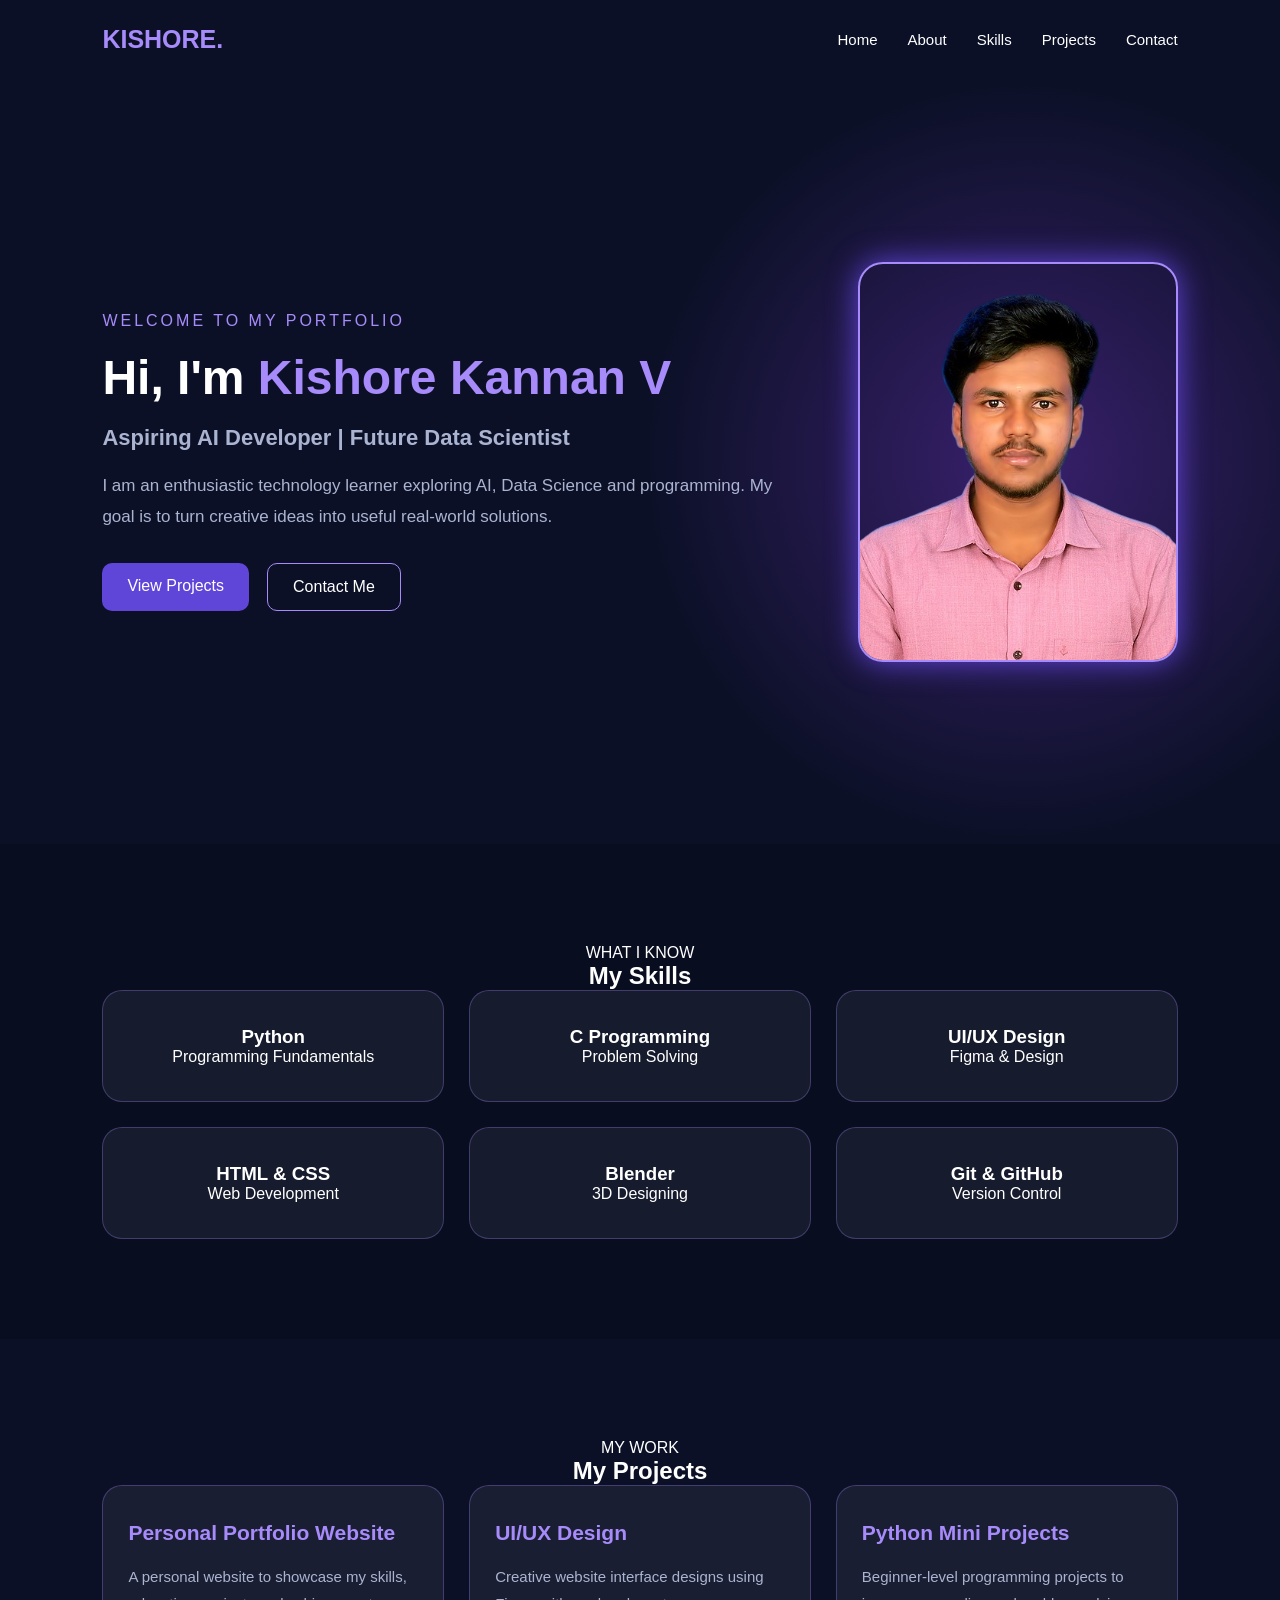
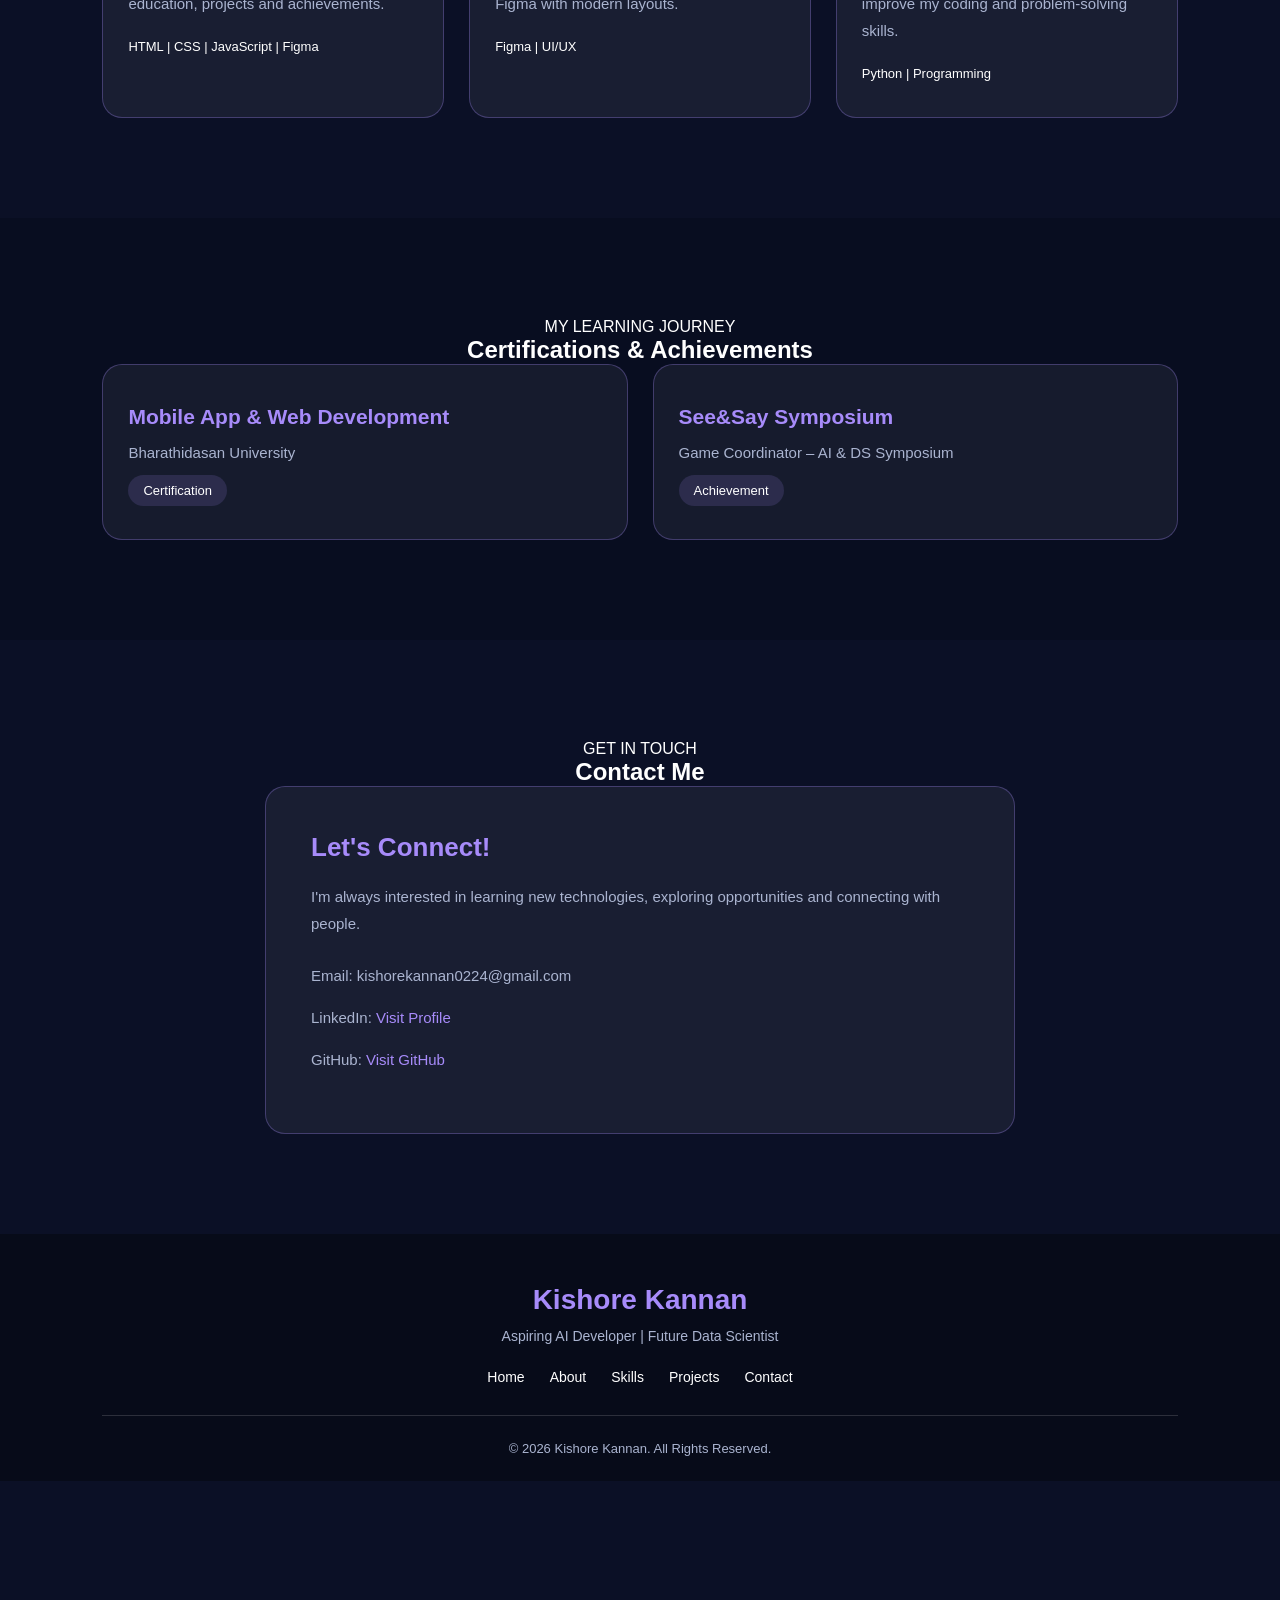
==== index.html @ 4bf7c0b9 "Upload portfolio website files" ====
<!DOCTYPE html>
<html lang="en">
<head>
    <meta charset="UTF-8">
    <meta name="viewport" content="width=device-width, initial-scale=1.0">

    <title>Kishore Kannan | Portfolio</title>

    <link rel="stylesheet" href="style.css">
</head>

<body>

    <nav class="navbar">
        <h2>KISHORE.</h2>

        <ul>
            <li><a href="#home">Home</a></li>
            <li><a href="#about">About</a></li>
            <li><a href="#skills">Skills</a></li>
            <li><a href="#projects">Projects</a></li>
            <li><a href="#contact">Contact</a></li>
        </ul>
    </nav>

    <section class="hero" id="home">

        <div class="hero-content">

            <p class="welcome">WELCOME TO MY PORTFOLIO</p>

            <h1>Hi, I'm <span>Kishore Kannan V</span></h1>

            <h2>Aspiring AI Developer | Future Data Scientist</h2>

            <p class="intro">
                I am an enthusiastic technology learner exploring
                AI, Data Science and programming. My goal is to turn
                creative ideas into useful real-world solutions.
            </p>

            <div class="buttons">
                <a href="#projects" class="btn">View Projects</a>
                <a href="#contact" class="btn secondary">Contact Me</a>
            </div>

        </div>

        <div class="hero-image">
            <img src="./images/profile.png"
                 alt="Kishore Profile">
        </div>

    </section>
    <!-- SKILLS SECTION -->
<section class="skills reveal" id="skills">

    <div class="section-heading">
        <p>WHAT I KNOW</p>
        <h2>My Skills</h2>
    </div>

    <div class="skills-content">

        <div class="skill-card">
            <h3>Python</h3>
            <p>Programming Fundamentals</p>
        </div>

        <div class="skill-card">
            <h3>C Programming</h3>
            <p>Problem Solving</p>
        </div>

        <div class="skill-card">
            <h3>UI/UX Design</h3>
            <p>Figma & Design</p>
        </div>

        <div class="skill-card">
            <h3>HTML & CSS</h3>
            <p>Web Development</p>
        </div>

        <div class="skill-card">
            <h3>Blender</h3>
            <p>3D Designing</p>
        </div>

        <div class="skill-card">
            <h3>Git & GitHub</h3>
            <p>Version Control</p>
        </div>

    </div>
</section>
<!-- PROJECTS SECTION -->
<section class="projects reveal" id="projects">

    <div class="section-heading">
        <p>MY WORK</p>
        <h2>My Projects</h2>
    </div>

    <div class="projects-content">

        <div class="project-card">
            <h3>Personal Portfolio Website</h3>
            <p>
                A personal website to showcase my skills,
                education, projects and achievements.
            </p>
            <span>HTML | CSS | JavaScript | Figma</span>
        </div>

        <div class="project-card">
            <h3>UI/UX Design</h3>
            <p>
                Creative website interface designs
                using Figma with modern layouts.
            </p>
            <span>Figma | UI/UX</span>
        </div>

        <div class="project-card">
            <h3>Python Mini Projects</h3>
            <p>
                Beginner-level programming projects
                to improve my coding and problem-solving skills.
            </p>
            <span>Python | Programming</span>
        </div>

    </div>
</section>
<!-- CERTIFICATIONS SECTION -->
<section class="certifications reveal" id="certifications">

    <div class="section-heading">
        <p>MY LEARNING JOURNEY</p>
        <h2>Certifications & Achievements</h2>
    </div>

    <div class="certifications-content">

        <div class="certificate-card">
            <h3>Mobile App & Web Development</h3>
            <p>Bharathidasan University</p>
            <span>Certification</span>
        </div>

        <div class="certificate-card">
            <h3>See&Say Symposium</h3>
            <p>Game Coordinator – AI & DS Symposium</p>
            <span>Achievement</span>
        </div>

    </div>
</section>
<!-- CONTACT SECTION -->
<section class="contact reveal" id="contact">

    <div class="section-heading">
        <p>GET IN TOUCH</p>
        <h2>Contact Me</h2>
    </div>

    <div class="contact-content">

        <div class="contact-card">
            <h3>Let's Connect!</h3>
            <p>
                I'm always interested in learning new technologies,
                exploring opportunities and connecting with people.
            </p>

            <div class="contact-info">
                <p>Email: kishorekannan0224@gmail.com</p>

                <p>
                    LinkedIn:
                    <a href="https://www.linkedin.com/in/kishore-kannan-450859444/"
                       target="_blank">Visit Profile</a>
                </p>

                <p>
                    GitHub:
                    <a href="https://github.com/kishorekannan0224-ux"
                       target="_blank">Visit GitHub</a>
                </p>
            </div>
        </div>

    </div>
</section>
<!-- FOOTER SECTION -->
<footer class="footer">

    <h2>Kishore Kannan</h2>

    <p>Aspiring AI Developer | Future Data Scientist</p>

    <div class="footer-links">
        <a href="#home">Home</a>
        <a href="#about">About</a>
        <a href="#skills">Skills</a>
        <a href="#projects">Projects</a>
        <a href="#contact">Contact</a>
    </div>

    <div class="footer-line"></div>

    <p class="copyright">
        © 2026 Kishore Kannan. All Rights Reserved.
    </p>
</footer>

<div class="cursor-glow"></div>

<script>
const glow = document.querySelector(".cursor-glow");

document.addEventListener("mousemove", (e) => {
    glow.style.left = e.clientX + "px";
    glow.style.top = e.clientY + "px";
});
</script>

<canvas id="particles"></canvas>
<script src="script.js"></script>

</body>
</html>
---- style.css ----
* {
    margin: 0;
    padding: 0;
    box-sizing: border-box;
}

html {
    scroll-behavior: smooth;
}

body {
    font-family: Arial, sans-serif;
    background: #0B1026;
    color: #FFFFFF;
}

/* NAVBAR */

.navbar {
    width: 100%;
    display: flex;
    justify-content: space-between;
    align-items: center;
    padding: 25px 8%;
}

.navbar h2 {
    color: #A78BFA;
    font-size: 25px;
}

.navbar ul {
    display: flex;
    list-style: none;
    gap: 30px;
}

.navbar a {
    text-decoration: none;
    color: white;
    font-size: 15px;
}

/* HERO SECTION */

.hero {
    min-height: 85vh;
    display: flex;
    justify-content: space-between;
    align-items: center;
    gap: 50px;
    padding: 60px 8%;
    background:
        radial-gradient(circle at 80% 50%, #39206D, transparent 35%),
        #0B1026;
}

.hero-content {
    flex: 1;
    max-width: 700px;
}

.welcome {
    color: #A78BFA;
    letter-spacing: 3px;
    margin-bottom: 20px;
}

.hero h1 {
    font-size: 48px;
    margin-bottom: 20px;
}

.hero h1 span {
    color: #A78BFA;
}

.hero h2 {
    color: #AAB4D0;
    font-size: 22px;
    margin-bottom: 20px;
}

.intro {
    color: #AAB4D0;
    font-size: 17px;
    line-height: 1.8;
}

.buttons {
    display: flex;
    gap: 18px;
    margin-top: 30px;
}

.btn {
    padding: 14px 25px;
    background: #6045D9;
    color: white;
    text-decoration: none;
    border-radius: 10px;
}

.secondary {
    background: transparent;
    border: 1px solid #A78BFA;
}

/* PROFILE PHOTO */

.hero-image {
    flex: 0 0 320px;
    height: 400px;
    border: 2px solid #A78BFA;
    border-radius: 25px;
    overflow: hidden;
    box-shadow: 0 0 30px #6045D9;
}

.hero-image img {
    display: block;
    width: 100%;
    height: 100%;
    object-fit: cover;
}
/* SKILLS SECTION */

.skills {
    padding: 100px 8%;
    background: #080D20;
    text-align: center;
}

.skills-content {
    display: grid;
    grid-template-columns: repeat(3, 1fr);
    gap: 25px;
}

.skill-card {
    padding: 35px 20px;
    background: rgba(255,255,255,0.06);
    border: 1px solid rgba(167,139,250,0.3);
    border-radius: 20px;
    transition: 0.3s;
}
.skill-card,
.project-card,
.certification-card,
.contact-card {
    transform-style: preserve-3d;
    transition: all 0.4s ease;
}
.skill-card:hover,
.project-card:hover,
.certification-card:hover,
.contact-card:hover {
    transform: perspective(1000px)
               rotateX(8deg)
               rotateY(-8deg)
               translateY(-10px);

    border-color: #A78BFA;
    box-shadow: 0 20px 40px rgba(130, 80, 255, 0.35);
}
/* PROJECTS SECTION */

.projects {
    padding: 100px 8%;
    background: #0B1026;
    text-align: center;
}

.projects-content {
    display: grid;
    grid-template-columns: repeat(3, 1fr);
    gap: 25px;
}

.project-card {
    padding: 35px 25px;
    background: rgba(255,255,255,0.06);
    border: 1px solid rgba(167,139,250,0.3);
    border-radius: 20px;
    text-align: left;
    transition: 0.3s;
}

.project-card:hover {
    transform: translateY(-8px);
    border-color: #A78BFA;
}

.project-card h3 {
    color: #A78BFA;
    font-size: 21px;
    margin-bottom: 18px;
}

.project-card p {
    color: #AAB4D0;
    font-size: 15px;
    line-height: 1.8;
    margin-bottom: 20px;
}

.project-card span {
    color: #FFFFFF;
    font-size: 13px;
}
/* CERTIFICATIONS SECTION */

.certifications {
    padding: 100px 8%;
    background: #080D20;
    text-align: center;
}

.certifications-content {
    display: grid;
    grid-template-columns: repeat(2, 1fr);
    gap: 25px;
}

.certificate-card {
    padding: 40px 25px;
    background: rgba(255,255,255,0.06);
    border: 1px solid rgba(167,139,250,0.3);
    border-radius: 20px;
    text-align: left;
    transition: 0.3s;
}

.certificate-card:hover {
    transform: translateY(-8px);
    border-color: #A78BFA;
}

.certificate-card h3 {
    color: #A78BFA;
    font-size: 21px;
    margin-bottom: 15px;
}

.certificate-card p {
    color: #AAB4D0;
    font-size: 15px;
    margin-bottom: 20px;
}

.certificate-card span {
    color: #FFFFFF;
    font-size: 13px;
    background: rgba(167,139,250,0.15);
    padding: 8px 15px;
    border-radius: 20px;
}
/* CONTACT SECTION */

.contact {
    padding: 100px 8%;
    background: #0B1026;
    text-align: center;
}

.contact-content {
    max-width: 750px;
    margin: auto;
}

.contact-card {
    padding: 45px;
    background: rgba(255,255,255,0.06);
    border: 1px solid rgba(167,139,250,0.3);
    border-radius: 20px;
    text-align: left;
}

.contact-card h3 {
    color: #A78BFA;
    font-size: 26px;
    margin-bottom: 20px;
}

.contact-card p {
    color: #AAB4D0;
    font-size: 15px;
    line-height: 1.8;
    margin-bottom: 15px;
}

.contact-info {
    margin-top: 25px;
}

.contact-info a {
    color: #A78BFA;
    text-decoration: none;
}

.contact-info a:hover {
    text-decoration: underline;
}
/* FOOTER SECTION */

.footer {
    padding: 50px 8% 25px;
    background: #070B19;
    text-align: center;
}

.footer h2 {
    color: #A78BFA;
    font-size: 28px;
    margin-bottom: 12px;
}

.footer p {
    color: #AAB4D0;
    font-size: 14px;
    margin-bottom: 25px;
}

.footer-links {
    display: flex;
    justify-content: center;
    flex-wrap: wrap;
    gap: 25px;
    margin-bottom: 30px;
}

.footer-links a {
    color: #FFFFFF;
    text-decoration: none;
    font-size: 14px;
    transition: 0.3s;
}

.footer-links a:hover {
    color: #A78BFA;
}

.footer-line {
    height: 1px;
    background: rgba(255,255,255,0.15);
    margin-bottom: 25px;
}

.footer .copyright {
    font-size: 13px;
    margin-bottom: 0;
}
/* RESPONSIVE DESIGN */

/* Tablet */
@media (max-width: 992px) {

    .about-content,
    .skills-content,
    .projects-content {
        grid-template-columns: repeat(2, 1fr);
    }

    .hero {
        gap: 30px;
    }

    .hero-image {
        width: 260px;
        height: 340px;
    }
}

/* Mobile */
@media (max-width: 600px) {

    .about,
    .skills,
    .projects,
    .certifications,
    .contact {
        padding: 70px 6%;
    }

    .about-content,
    .skills-content,
    .projects-content,
    .certifications-content {
        grid-template-columns: 1fr;
    }

    .section-heading h2 {
        font-size: 29px;
    }

    .hero {
        flex-direction: column;
        text-align: center;
        padding: 60px 6%;
    }

    .hero-image {
        width: 230px;
        height: 290px;
    }

    .contact-card {
        padding: 25px;
    }

    .footer-links {
        gap: 15px;
    }
    
/* MOBILE NAVBAR FIX */
.navbar {
    flex-direction: column;
    align-items: center;
    gap: 12px;
    padding: 18px 6%;
}

.navbar ul {
    display: flex;
    flex-wrap: wrap;
    justify-content: center;
    gap: 12px 18px;
    padding: 0;
    margin: 0;
}

.navbar ul li {
    list-style: none;
}

.navbar ul li a {
    font-size: 14px;
}

/* GLASSMORPHISM EFFECT */

.skill-card,
.project-card,
.certification-card,
.contact-card {
    background: rgba(255, 255, 255, 0.08);
    backdrop-filter: blur(15px);
    -webkit-backdrop-filter: blur(15px);
    border: 1px solid rgba(255, 255, 255, 0.15);
    border-radius: 20px;
    box-shadow: 0 8px 32px rgba(130, 80, 255, 0.15);
}

/* ATTRACTIVE CARD HOVER ANIMATION */

.skill-card,
.project-card,
.certification-card,
.contact-card {
    transition: all 0.3s ease;
}

.skill-card:hover,
.project-card:hover,
.certification-card:hover,
.contact-card:hover {
    transform: translateY(-10px);
    border-color: #A78BFA;
    box-shadow: 0 12px 35px rgba(130, 80, 255, 0.3);
}

/* ANIMATED GRADIENT NAME */

.hero-content h1 span {
    background: linear-gradient(
        90deg,
        #A78BFA,
        #60A5FA,
        #C084FC,
        #A78BFA
    );

    background-size: 300% 300%;
    -webkit-background-clip: text;
    background-clip: text;
    color: transparent;

    animation: gradientMove 4s ease infinite;
}

@keyframes gradientMove {
    0% {
        background-position: 0% 50%;
    }

    50% {
        background-position: 100% 50%;
    }

    100% {
        background-position: 0% 50%;
    }
}

/* 3D FLOATING CARD EFFECT */

.skill-card,
.project-card,
.certification-card,
.contact-card {
    transform-style: preserve-3d;
    transition: all 0.4s ease;
}

.skill-card:hover,
.project-card:hover,
.certification-card:hover,
.contact-card:hover {
    transform: perspective(1000px)
               rotateX(5deg)
               rotateY(-5deg)
               translateY(-10px);

    box-shadow: 0 20px 40px rgba(130, 80, 255, 0.35);
    border: 1px solid #A78BFA;
}

/* NEON CURSOR GLOW */

.cursor-glow {
    position: fixed;
    width: 180px;
    height: 180px;
    border-radius: 50%;
    background: rgba(130, 80, 255, 0.16);
    filter: blur(45px);
    pointer-events: none;
    transform: translate(-50%, -50%);
    z-index: 9999;
}

/* PARTICLE BACKGROUND */

#particles {
    position: fixed;
    inset: 0;
    width: 100%;
    height: 100%;
    z-index: -1;
    pointer-events: none;
}

/* SCROLL REVEAL ANIMATION */

.reveal {
    opacity: 0;
    transform: translateY(50px);
    transition: all 0.8s ease;
}

.reveal.active 
{
    opacity: 1;
    transform: translateY(0);
}
/* RESTORE 3D CARD EFFECT */

.skill-card,
.project-card,
.certification-card,
.contact-card {
    transform-style: preserve-3d;
    transition: all 0.4s ease;
}

.skill-card:hover,
.project-card:hover,
.certification-card:hover,
.contact-card:hover {
    transform: perspective(1000px)
               rotateX(5deg)
               rotateY(-5deg)
               translateY(-10px);

    box-shadow: 0 20px 40px rgba(130, 80, 255, 0.35);
    border: 1px solid #A78BFA;
}
}
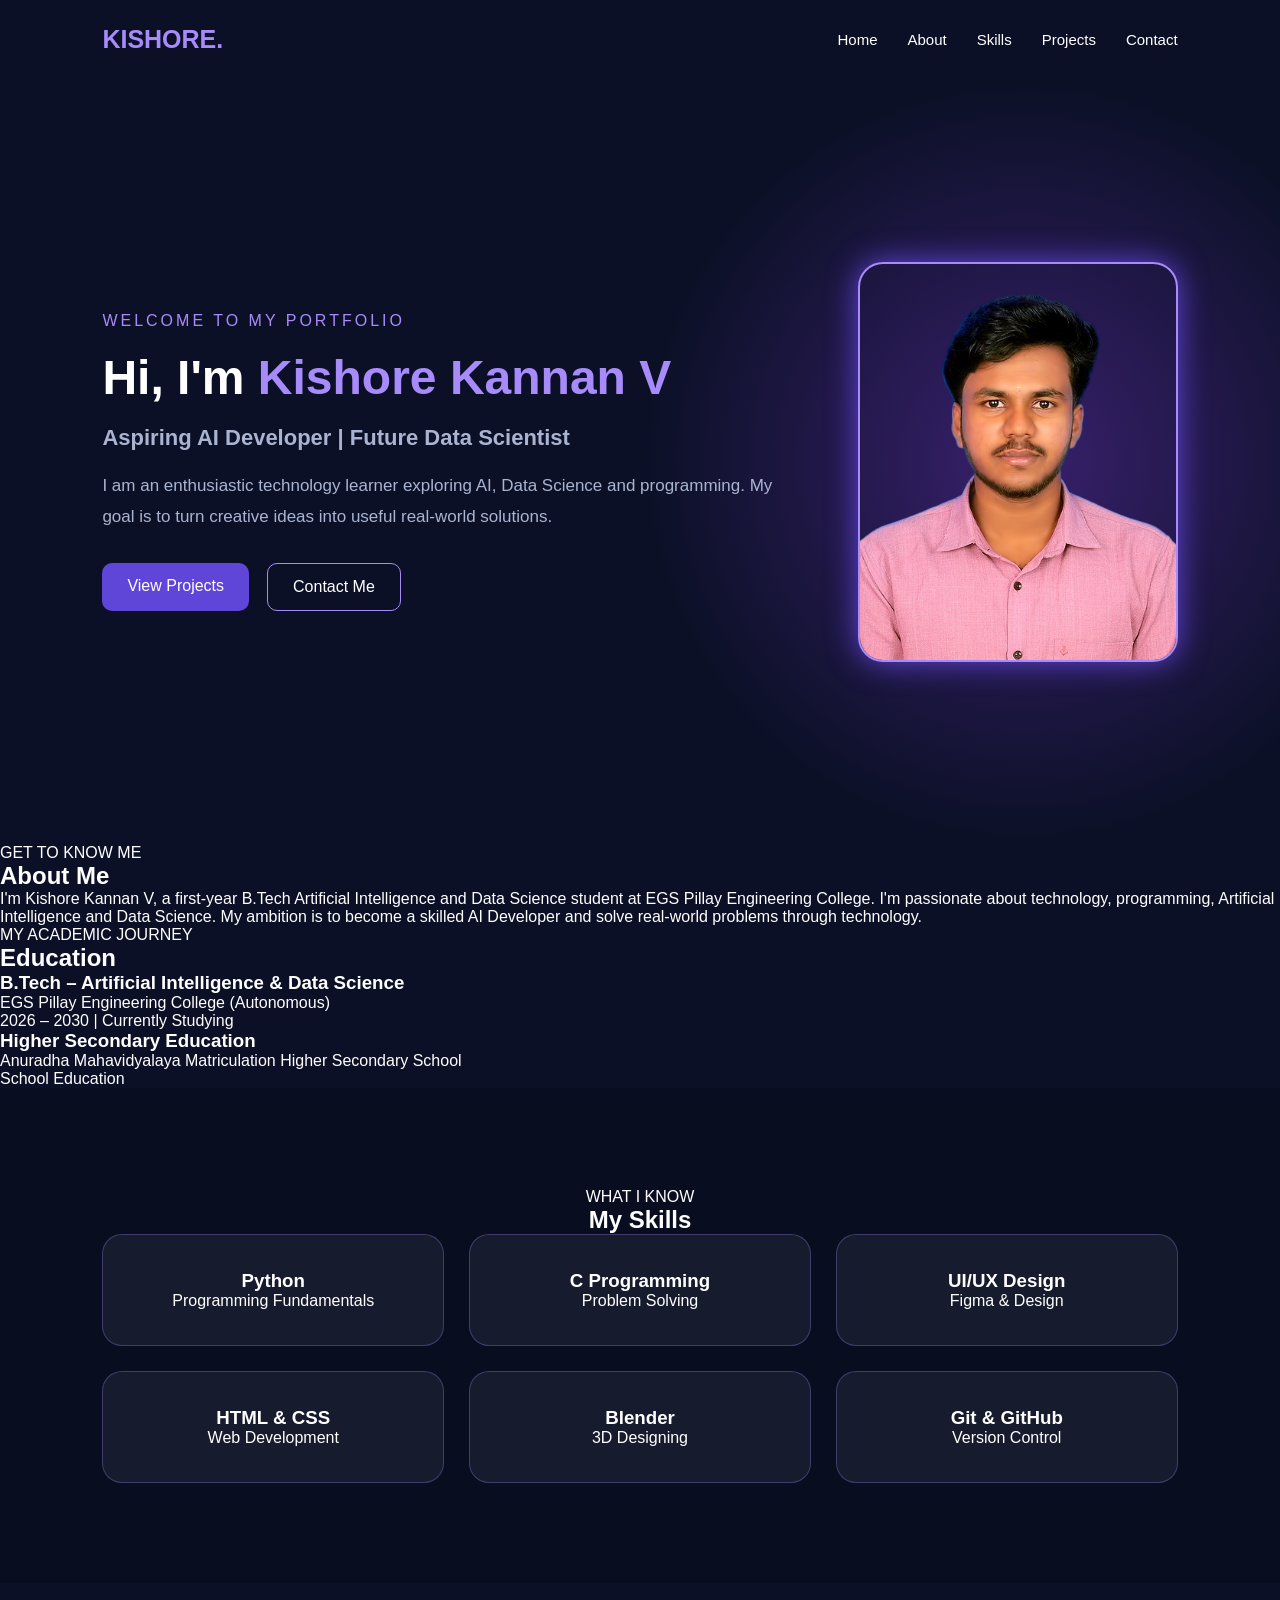
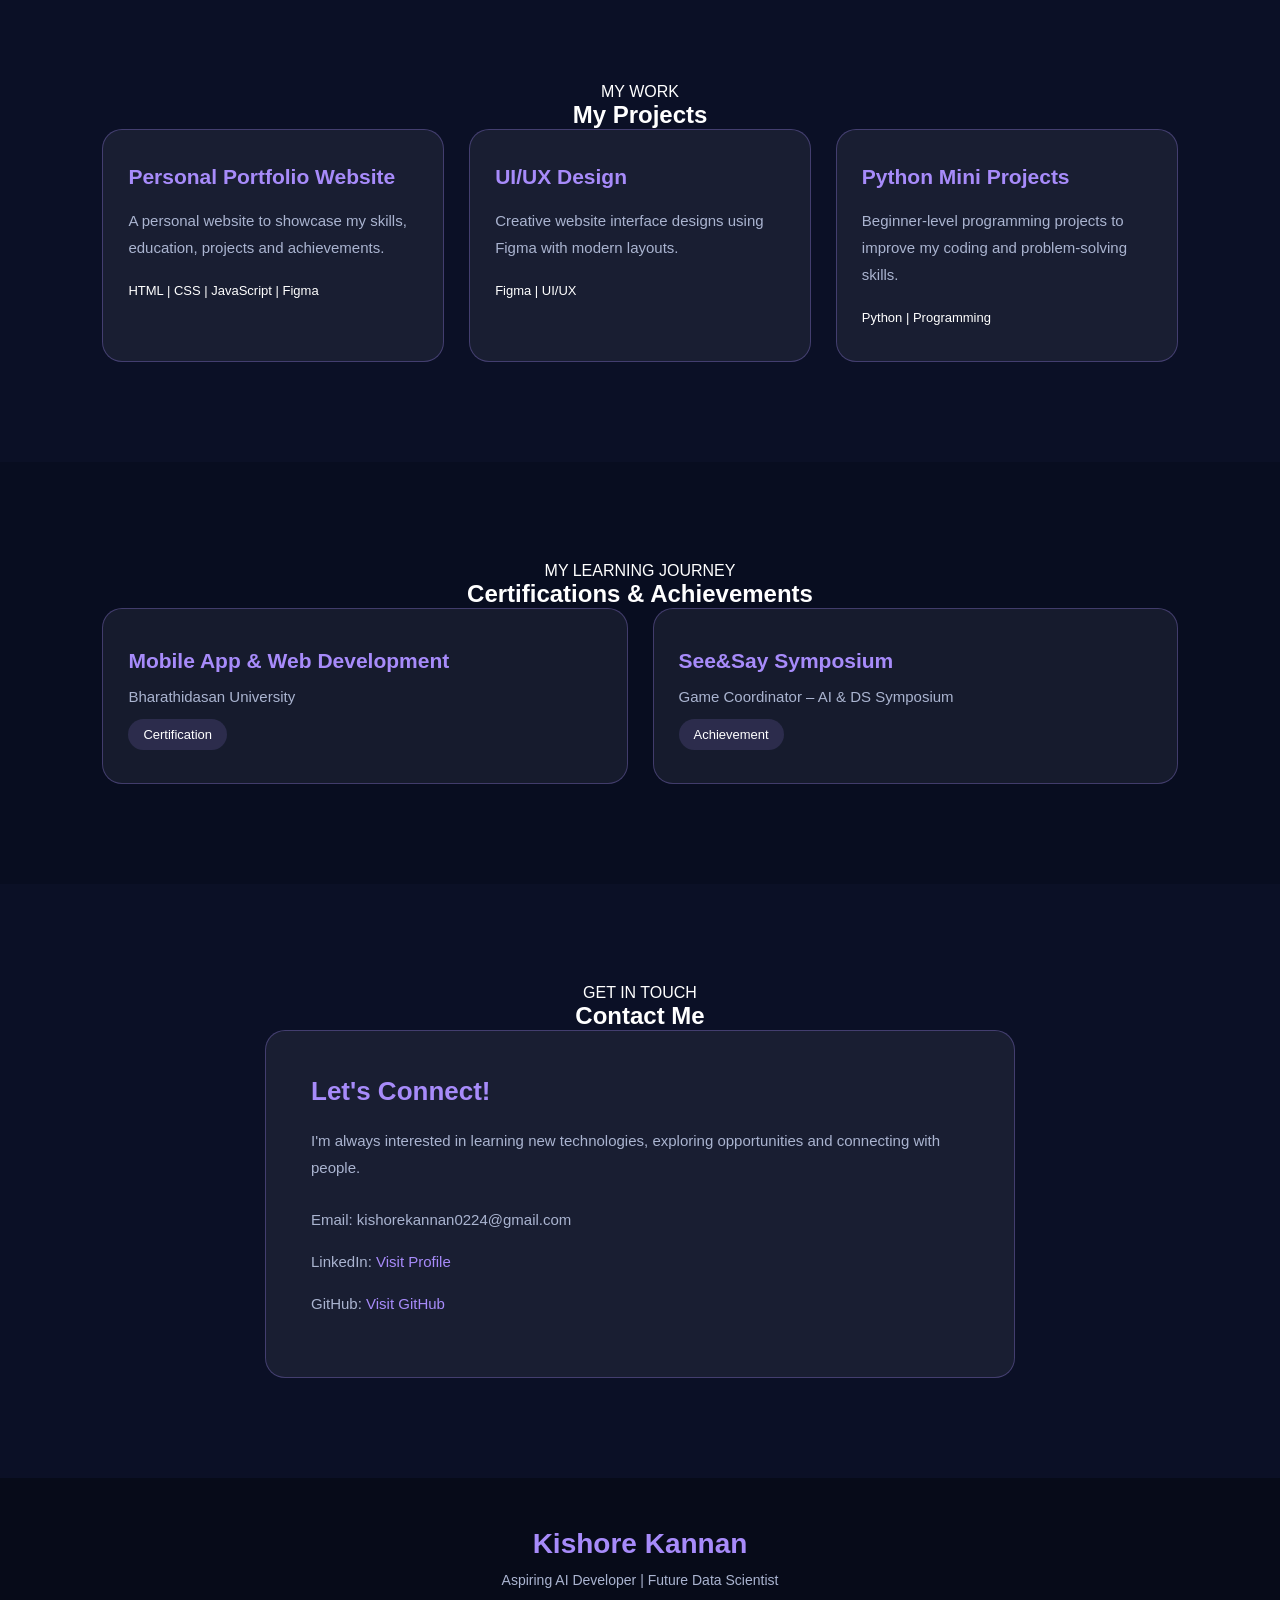
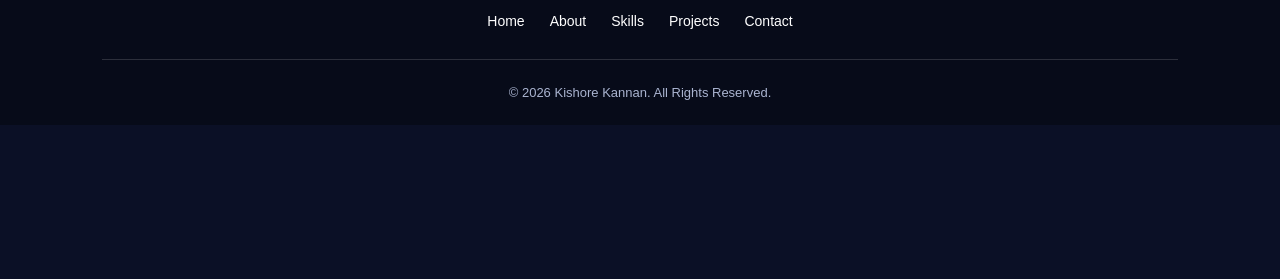
==== commit 9d63475b: "Updated About and Education sections" ====
--- a/index.html
+++ b/index.html
@@ -53,6 +53,54 @@
         </div>
 
     </section>
+    <!-- ABOUT SECTION -->
+<section class="about reveal" id="about">
+
+    <div class="section-heading">
+        <p>GET TO KNOW ME</p>
+        <h2>About Me</h2>
+    </div>
+
+    <div class="about-content">
+        <p>
+            I'm Kishore Kannan V, a first-year B.Tech
+            Artificial Intelligence and Data Science student
+            at EGS Pillay Engineering College.
+
+            I'm passionate about technology, programming,
+            Artificial Intelligence and Data Science.
+            My ambition is to become a skilled AI Developer
+            and solve real-world problems through technology.
+        </p>
+    </div>
+
+</section>
+
+<!-- EDUCATION SECTION -->
+<section class="education reveal" id="education">
+
+    <div class="section-heading">
+        <p>MY ACADEMIC JOURNEY</p>
+        <h2>Education</h2>
+    </div>
+
+    <div class="education-content">
+
+        <div class="education-card">
+            <h3>B.Tech – Artificial Intelligence & Data Science</h3>
+            <p>EGS Pillay Engineering College (Autonomous)</p>
+            <span>2026 – 2030 | Currently Studying</span>
+        </div>
+
+        <div class="education-card">
+            <h3>Higher Secondary Education</h3>
+            <p>Anuradha Mahavidyalaya Matriculation Higher Secondary School</p>
+            <span>School Education</span>
+        </div>
+
+    </div>
+
+</section>
     <!-- SKILLS SECTION -->
 <section class="skills reveal" id="skills">
 
--- a/style.css
+++ b/style.css
@@ -586,4 +586,60 @@
     box-shadow: 0 20px 40px rgba(130, 80, 255, 0.35);
     border: 1px solid #A78BFA;
 }
-}
+/* ABOUT SECTION */
+
+.about, .education {
+    padding: 80px 10%;
+    background: #0b0b0b;
+    color: white;
+    text-align: center;
+}
+
+.section-heading h2 {
+    color: #A78BFA;
+    font-size: 35px;
+    margin-bottom: 30px;
+}
+
+.section-heading p {
+    color: #aaa;
+    letter-spacing: 3px;
+}
+
+.about-content {
+    max-width: 800px;
+    margin: auto;
+    line-height: 1.9;
+    font-size: 17px;
+    color: #ccc;
+}
+
+.education-content {
+    max-width: 800px;
+    margin: auto;
+    display: grid;
+    gap: 25px;
+}
+
+.education-card {
+    padding: 25px;
+    background: #151515;
+    border: 1px solid #A78BFA;
+    border-radius: 15px;
+    text-align: left;
+}
+
+.education-card h3 {
+    color: #A78BFA;
+    margin-bottom: 12px;
+}
+
+.education-card p {
+    color: white;
+    margin-bottom: 10px;
+}
+
+.education-card span {
+    color: #aaa;
+}
+}
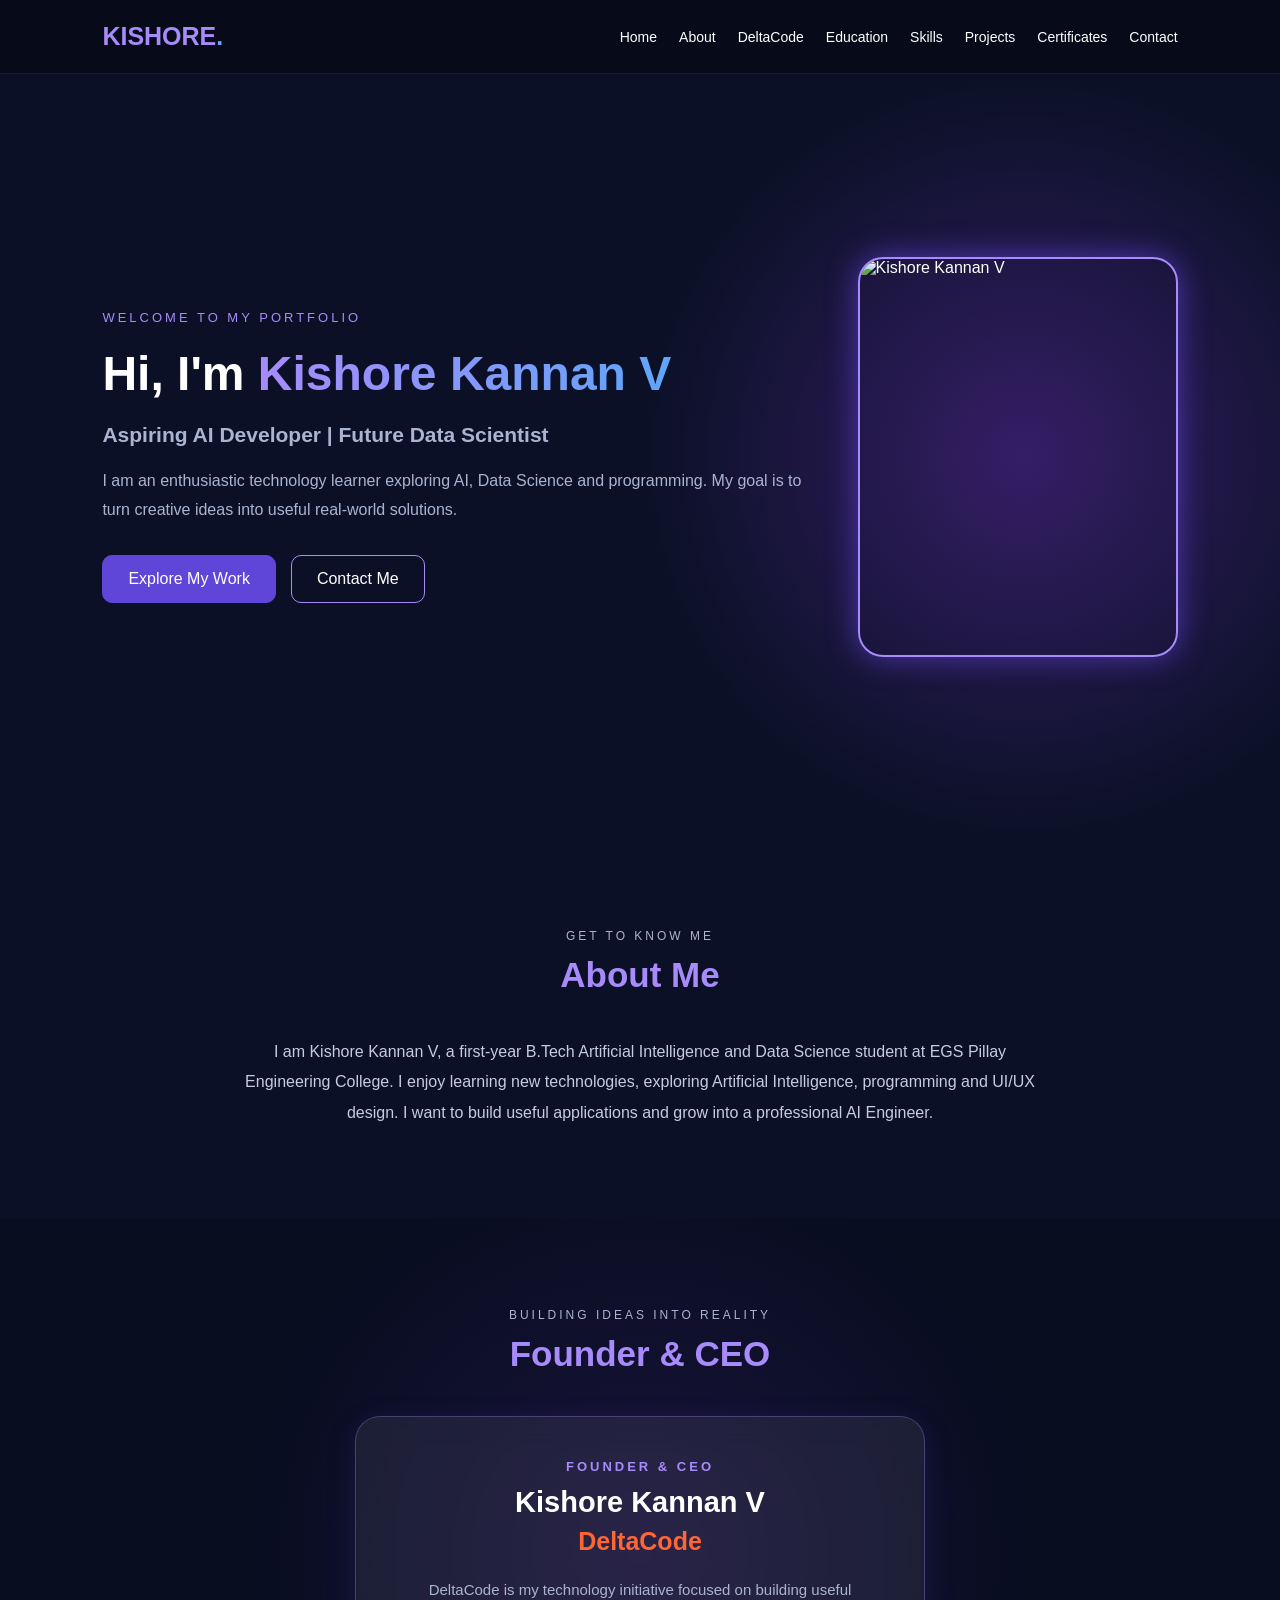
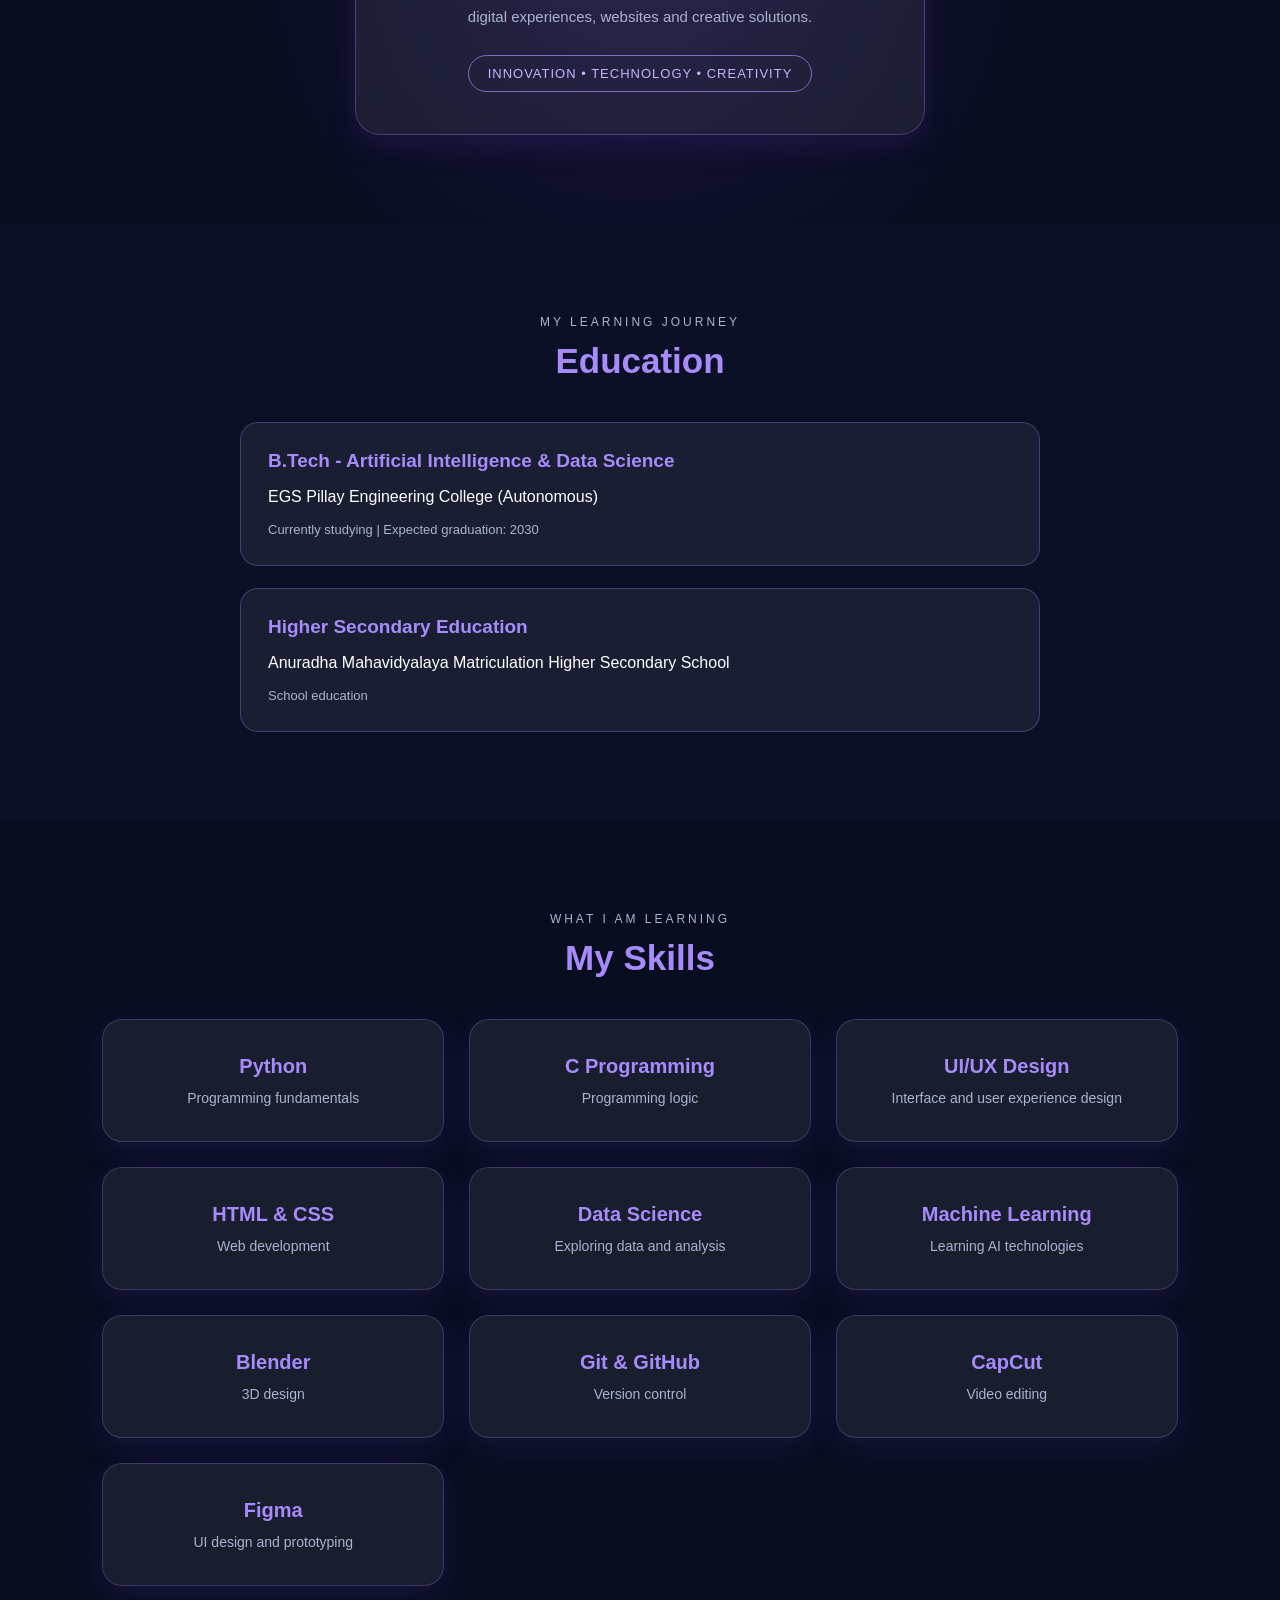
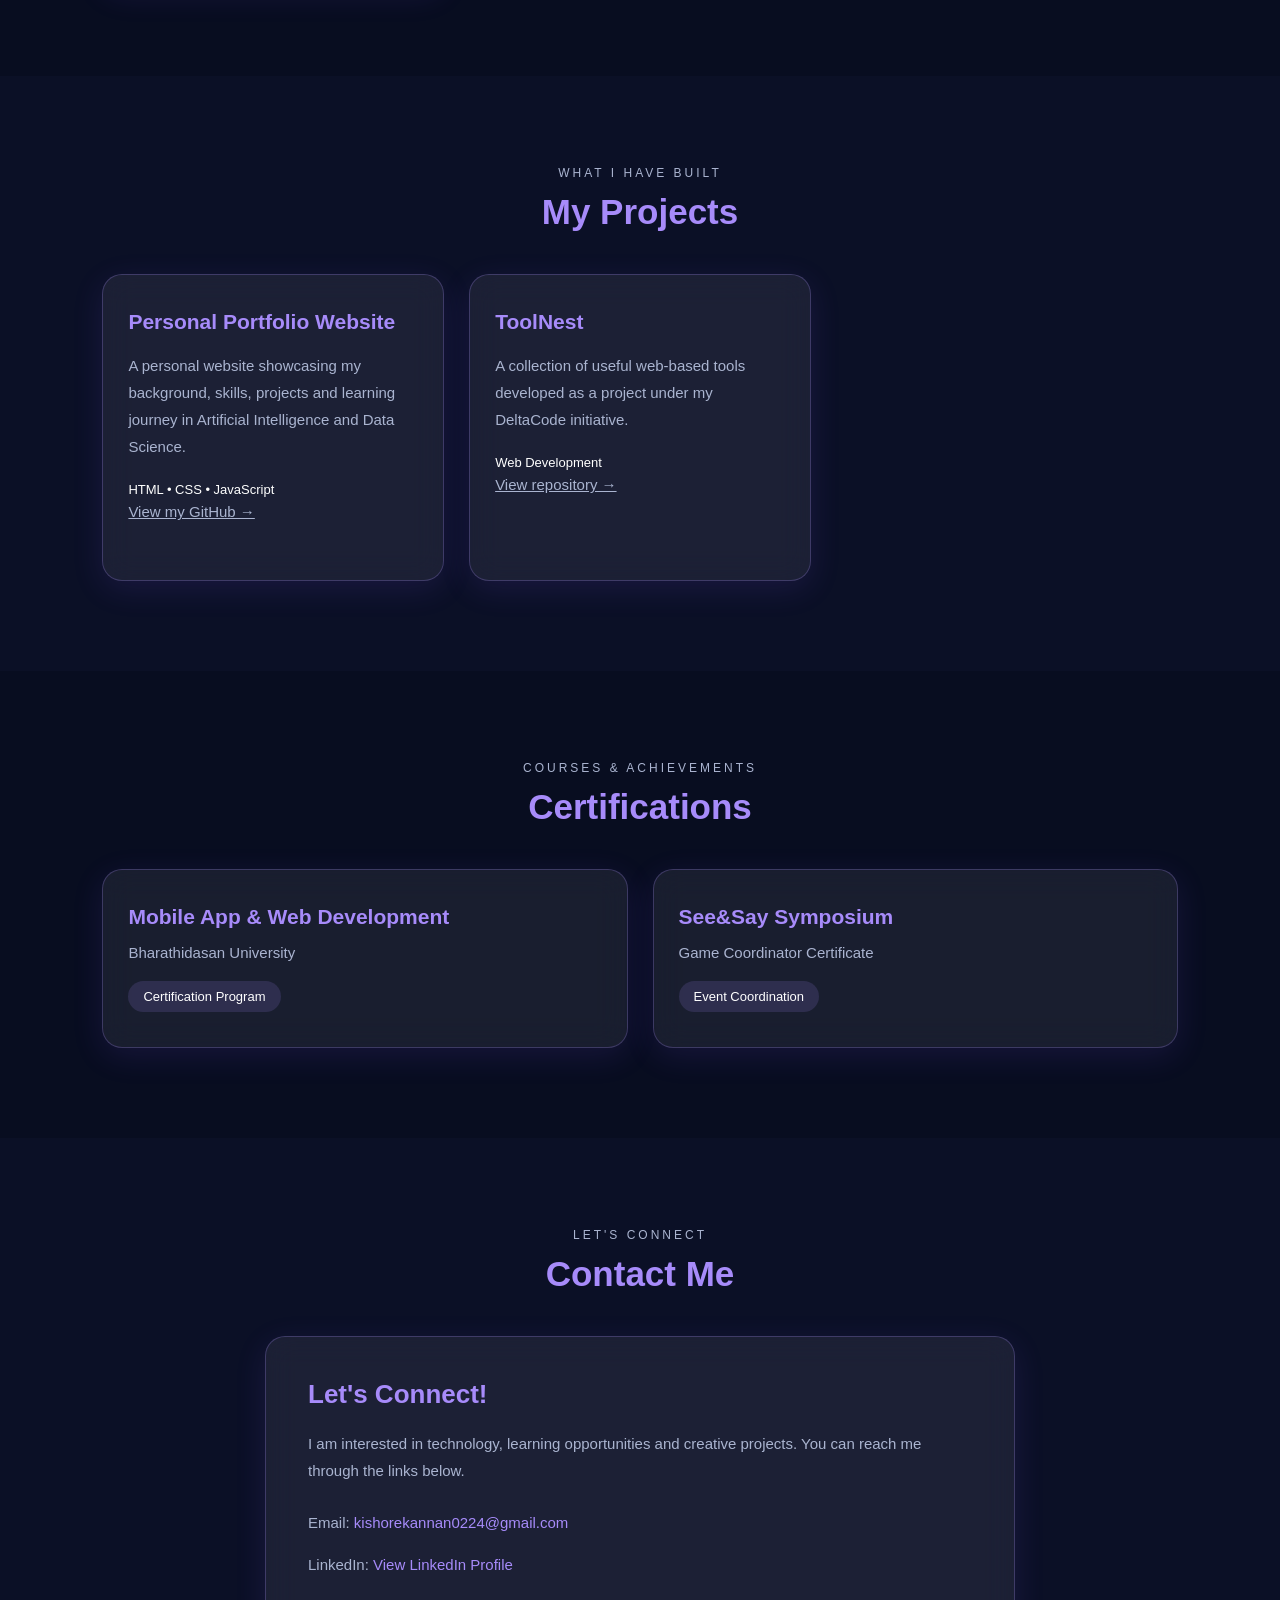
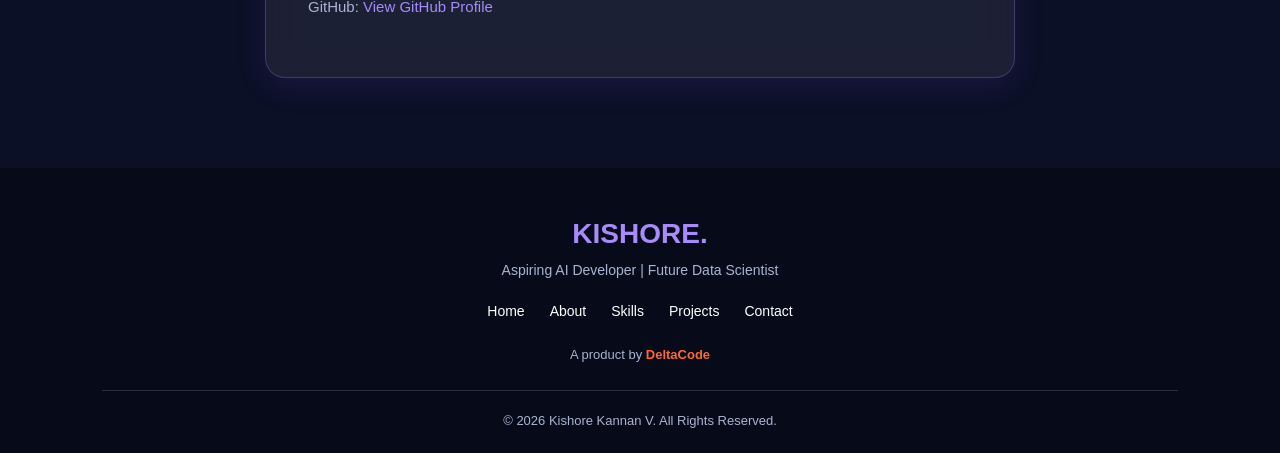
==== commit fa7ca908: "add delta code info in web site" ====
--- a/index.html
+++ b/index.html
@@ -1,282 +1,306 @@
-
-<!DOCTYPE html>
-<html lang="en">
-<head>
-    <meta charset="UTF-8">
-    <meta name="viewport" content="width=device-width, initial-scale=1.0">
-
-    <title>Kishore Kannan | Portfolio</title>
-
-    <link rel="stylesheet" href="style.css">
-</head>
-
-<body>
-
-    <nav class="navbar">
-        <h2>KISHORE.</h2>
-
-        <ul>
-            <li><a href="#home">Home</a></li>
-            <li><a href="#about">About</a></li>
-            <li><a href="#skills">Skills</a></li>
-            <li><a href="#projects">Projects</a></li>
-            <li><a href="#contact">Contact</a></li>
-        </ul>
-    </nav>
-
-    <section class="hero" id="home">
-
-        <div class="hero-content">
-
-            <p class="welcome">WELCOME TO MY PORTFOLIO</p>
-
-            <h1>Hi, I'm <span>Kishore Kannan V</span></h1>
-
-            <h2>Aspiring AI Developer | Future Data Scientist</h2>
-
-            <p class="intro">
-                I am an enthusiastic technology learner exploring
-                AI, Data Science and programming. My goal is to turn
-                creative ideas into useful real-world solutions.
-            </p>
-
-            <div class="buttons">
-                <a href="#projects" class="btn">View Projects</a>
-                <a href="#contact" class="btn secondary">Contact Me</a>
-            </div>
-
-        </div>
-
-        <div class="hero-image">
-            <img src="./images/profile.png"
-                 alt="Kishore Profile">
-        </div>
-
-    </section>
-    <!-- ABOUT SECTION -->
-<section class="about reveal" id="about">
-
-    <div class="section-heading">
-        <p>GET TO KNOW ME</p>
-        <h2>About Me</h2>
-    </div>
-
-    <div class="about-content">
-        <p>
-            I'm Kishore Kannan V, a first-year B.Tech
-            Artificial Intelligence and Data Science student
-            at EGS Pillay Engineering College.
-
-            I'm passionate about technology, programming,
-            Artificial Intelligence and Data Science.
-            My ambition is to become a skilled AI Developer
-            and solve real-world problems through technology.
-        </p>
-    </div>
-
-</section>
-
-<!-- EDUCATION SECTION -->
-<section class="education reveal" id="education">
-
-    <div class="section-heading">
-        <p>MY ACADEMIC JOURNEY</p>
-        <h2>Education</h2>
-    </div>
-
-    <div class="education-content">
-
-        <div class="education-card">
-            <h3>B.Tech – Artificial Intelligence & Data Science</h3>
-            <p>EGS Pillay Engineering College (Autonomous)</p>
-            <span>2026 – 2030 | Currently Studying</span>
-        </div>
-
-        <div class="education-card">
-            <h3>Higher Secondary Education</h3>
-            <p>Anuradha Mahavidyalaya Matriculation Higher Secondary School</p>
-            <span>School Education</span>
-        </div>
-
-    </div>
-
-</section>
-    <!-- SKILLS SECTION -->
-<section class="skills reveal" id="skills">
-
-    <div class="section-heading">
-        <p>WHAT I KNOW</p>
-        <h2>My Skills</h2>
-    </div>
-
-    <div class="skills-content">
-
-        <div class="skill-card">
-            <h3>Python</h3>
-            <p>Programming Fundamentals</p>
-        </div>
-
-        <div class="skill-card">
-            <h3>C Programming</h3>
-            <p>Problem Solving</p>
-        </div>
-
-        <div class="skill-card">
-            <h3>UI/UX Design</h3>
-            <p>Figma & Design</p>
-        </div>
-
-        <div class="skill-card">
-            <h3>HTML & CSS</h3>
-            <p>Web Development</p>
-        </div>
-
-        <div class="skill-card">
-            <h3>Blender</h3>
-            <p>3D Designing</p>
-        </div>
-
-        <div class="skill-card">
-            <h3>Git & GitHub</h3>
-            <p>Version Control</p>
-        </div>
-
-    </div>
-</section>
-<!-- PROJECTS SECTION -->
-<section class="projects reveal" id="projects">
-
-    <div class="section-heading">
-        <p>MY WORK</p>
-        <h2>My Projects</h2>
-    </div>
-
-    <div class="projects-content">
-
-        <div class="project-card">
-            <h3>Personal Portfolio Website</h3>
-            <p>
-                A personal website to showcase my skills,
-                education, projects and achievements.
-            </p>
-            <span>HTML | CSS | JavaScript | Figma</span>
-        </div>
-
-        <div class="project-card">
-            <h3>UI/UX Design</h3>
-            <p>
-                Creative website interface designs
-                using Figma with modern layouts.
-            </p>
-            <span>Figma | UI/UX</span>
-        </div>
-
-        <div class="project-card">
-            <h3>Python Mini Projects</h3>
-            <p>
-                Beginner-level programming projects
-                to improve my coding and problem-solving skills.
-            </p>
-            <span>Python | Programming</span>
-        </div>
-
-    </div>
-</section>
-<!-- CERTIFICATIONS SECTION -->
-<section class="certifications reveal" id="certifications">
-
-    <div class="section-heading">
-        <p>MY LEARNING JOURNEY</p>
-        <h2>Certifications & Achievements</h2>
-    </div>
-
-    <div class="certifications-content">
-
-        <div class="certificate-card">
-            <h3>Mobile App & Web Development</h3>
-            <p>Bharathidasan University</p>
-            <span>Certification</span>
-        </div>
-
-        <div class="certificate-card">
-            <h3>See&Say Symposium</h3>
-            <p>Game Coordinator – AI & DS Symposium</p>
-            <span>Achievement</span>
-        </div>
-
-    </div>
-</section>
-<!-- CONTACT SECTION -->
-<section class="contact reveal" id="contact">
-
-    <div class="section-heading">
-        <p>GET IN TOUCH</p>
-        <h2>Contact Me</h2>
-    </div>
-
-    <div class="contact-content">
-
-        <div class="contact-card">
-            <h3>Let's Connect!</h3>
-            <p>
-                I'm always interested in learning new technologies,
-                exploring opportunities and connecting with people.
-            </p>
-
-            <div class="contact-info">
-                <p>Email: kishorekannan0224@gmail.com</p>
-
-                <p>
-                    LinkedIn:
-                    <a href="https://www.linkedin.com/in/kishore-kannan-450859444/"
-                       target="_blank">Visit Profile</a>
-                </p>
-
-                <p>
-                    GitHub:
-                    <a href="https://github.com/kishorekannan0224-ux"
-                       target="_blank">Visit GitHub</a>
-                </p>
-            </div>
-        </div>
-
-    </div>
-</section>
-<!-- FOOTER SECTION -->
-<footer class="footer">
-
-    <h2>Kishore Kannan</h2>
-
-    <p>Aspiring AI Developer | Future Data Scientist</p>
-
-    <div class="footer-links">
-        <a href="#home">Home</a>
-        <a href="#about">About</a>
-        <a href="#skills">Skills</a>
-        <a href="#projects">Projects</a>
-        <a href="#contact">Contact</a>
-    </div>
-
-    <div class="footer-line"></div>
-
-    <p class="copyright">
-        © 2026 Kishore Kannan. All Rights Reserved.
-    </p>
-</footer>
-
-<div class="cursor-glow"></div>
-
-<script>
-const glow = document.querySelector(".cursor-glow");
-
-document.addEventListener("mousemove", (e) => {
-    glow.style.left = e.clientX + "px";
-    glow.style.top = e.clientY + "px";
-});
-</script>
-
-<canvas id="particles"></canvas>
-<script src="script.js"></script>
-
-</body>
-</html>
+<!DOCTYPE html>
+<html lang="en">
+<head>
+    <meta charset="UTF-8">
+    <meta name="viewport" content="width=device-width, initial-scale=1.0">
+
+    <title>Kishore Kannan V | Aspiring AI Developer</title>
+    <meta name="description" content="Kishore Kannan V is an aspiring AI Developer and B.Tech Artificial Intelligence and Data Science student exploring Python, Machine Learning, web development and creative technology.">
+    <meta name="author" content="Kishore Kannan V">
+    <meta name="robots" content="index, follow">
+    <link rel="canonical" href="https://kishorekannan0224-ux.github.io/">
+
+    <meta property="og:type" content="profile">
+    <meta property="og:title" content="Kishore Kannan V | Aspiring AI Developer">
+    <meta property="og:description" content="Explore Kishore Kannan V's portfolio, projects and AI & Data Science journey.">
+    <meta property="og:url" content="https://kishorekannan0224-ux.github.io/">
+    <!-- Change kishore.jpg if your actual photo has a different filename -->
+    <meta property="og:image" content="https://kishorekannan0224-ux.github.io/kishore.jpg">
+    <meta name="twitter:card" content="summary_large_image">
+    <meta name="twitter:title" content="Kishore Kannan V | Portfolio">
+    <meta name="twitter:description" content="Aspiring AI Developer | Future Data Scientist">
+    <meta name="twitter:image" content="https://kishorekannan0224-ux.github.io/kishore.jpg">
+
+    <link rel="icon" href="favicon.png">
+    <link rel="stylesheet" href="style.css">
+
+    <script type="application/ld+json">
+    {
+      "@context": "https://schema.org",
+      "@type": "ProfilePage",
+      "name": "Kishore Kannan V - Portfolio",
+      "url": "https://kishorekannan0224-ux.github.io/",
+      "mainEntity": {
+        "@type": "Person",
+        "name": "Kishore Kannan V",
+        "url": "https://kishorekannan0224-ux.github.io/",
+        "image": "https://kishorekannan0224-ux.github.io/kishore.jpg",
+        "description": "Aspiring AI Developer and B.Tech Artificial Intelligence and Data Science student interested in Python, Artificial Intelligence, Machine Learning, UI/UX design and web development.",
+        "jobTitle": "Aspiring AI Developer",
+        "sameAs": [
+          "https://www.linkedin.com/in/kishore-kannan-450859444/",
+          "https://github.com/kishorekannan0224-ux"
+        ]
+      }
+    }
+    </script>
+</head>
+
+<body>
+    <div class="cursor-glow" aria-hidden="true"></div>
+    <canvas id="particles" aria-hidden="true"></canvas>
+
+    <!-- NAVIGATION -->
+    <header class="navbar">
+        <a class="brand" href="#home">KISHORE<span>.</span></a>
+        <nav aria-label="Main navigation">
+            <ul>
+                <li><a href="#home">Home</a></li>
+                <li><a href="#about">About</a></li>
+                <li><a href="#company">DeltaCode</a></li>
+                <li><a href="#education">Education</a></li>
+                <li><a href="#skills">Skills</a></li>
+                <li><a href="#projects">Projects</a></li>
+                <li><a href="#certifications">Certificates</a></li>
+                <li><a href="#contact">Contact</a></li>
+            </ul>
+        </nav>
+    </header>
+
+    <main>
+        <!-- HERO -->
+        <section class="hero" id="home">
+            <div class="hero-content">
+                <p class="welcome">WELCOME TO MY PORTFOLIO</p>
+                <h1>Hi, I'm <span>Kishore Kannan V</span></h1>
+                <h2>Aspiring AI Developer | Future Data Scientist</h2>
+                <p class="intro">
+                    I am an enthusiastic technology learner exploring AI, Data Science
+                    and programming. My goal is to turn creative ideas into useful
+                    real-world solutions.
+                </p>
+                <div class="buttons">
+                    <a href="#projects" class="btn">Explore My Work</a>
+                    <a href="#contact" class="btn secondary">Contact Me</a>
+                </div>
+            </div>
+
+            <div class="hero-image">
+                <!-- Keep your photo in the same folder and name it kishore.jpg,
+                     or change this filename to match your actual photo. -->
+               <img src="images/profile.jpg.png" alt="Kishore Kannan V" class="profile-img">
+                     onerror="this.style.display='none'; this.parentElement.classList.add('photo-missing');">
+            </div>
+        </section>
+
+        <!-- ABOUT -->
+        <section class="about" id="about">
+            <div class="section-heading">
+                <p>GET TO KNOW ME</p>
+                <h2>About Me</h2>
+            </div>
+            <div class="about-content">
+                <p>
+                    I am Kishore Kannan V, a first-year B.Tech Artificial Intelligence
+                    and Data Science student at EGS Pillay Engineering College.
+                    I enjoy learning new technologies, exploring Artificial Intelligence,
+                    programming and UI/UX design. I want to build useful applications
+                    and grow into a professional AI Engineer.
+                </p>
+            </div>
+        </section>
+
+        <!-- FOUNDER / DELTACODE -->
+        <section class="company" id="company">
+            <div class="section-heading">
+                <p>BUILDING IDEAS INTO REALITY</p>
+                <h2>Founder &amp; CEO</h2>
+            </div>
+            <div class="company-content">
+                <div class="company-card">
+                    <!-- If your logo filename differs, update deltacode-logo.png -->
+                    <img class="company-logo" src="images/deltacode-logo.jpg.png"
+                         alt="DeltaCode company logo"
+                         onerror="this.style.display='none';">
+                    <p class="company-role">FOUNDER &amp; CEO</p>
+                    <h3 class="founder-name">Kishore Kannan V</h3>
+                    <h3 class="company-name">DeltaCode</h3>
+                    <p class="company-description">
+                        DeltaCode is my technology initiative focused on building
+                        useful digital experiences, websites and creative solutions.
+                    </p>
+                    <span class="company-tag">INNOVATION • TECHNOLOGY • CREATIVITY</span>
+                </div>
+            </div>
+        </section>
+
+        <!-- EDUCATION -->
+        <section class="education" id="education">
+            <div class="section-heading">
+                <p>MY LEARNING JOURNEY</p>
+                <h2>Education</h2>
+            </div>
+            <div class="education-content">
+                <article class="education-card">
+                    <h3>B.Tech - Artificial Intelligence &amp; Data Science</h3>
+                    <p>EGS Pillay Engineering College (Autonomous)</p>
+                    <span>Currently studying | Expected graduation: 2030</span>
+                </article>
+                <article class="education-card">
+                    <h3>Higher Secondary Education</h3>
+                    <p>Anuradha Mahavidyalaya Matriculation Higher Secondary School</p>
+                    <span>School education</span>
+                </article>
+            </div>
+        </section>
+
+        <!-- SKILLS -->
+        <section class="skills" id="skills">
+            <div class="section-heading">
+                <p>WHAT I AM LEARNING</p>
+                <h2>My Skills</h2>
+            </div>
+            <div class="skills-content">
+                <article class="skill-card"><h3>Python</h3><p>Programming fundamentals</p></article>
+                <article class="skill-card"><h3>C Programming</h3><p>Programming logic</p></article>
+                <article class="skill-card"><h3>UI/UX Design</h3><p>Interface and user experience design</p></article>
+                <article class="skill-card"><h3>HTML &amp; CSS</h3><p>Web development</p></article>
+                <article class="skill-card"><h3>Data Science</h3><p>Exploring data and analysis</p></article>
+                <article class="skill-card"><h3>Machine Learning</h3><p>Learning AI technologies</p></article>
+                <article class="skill-card"><h3>Blender</h3><p>3D design</p></article>
+                <article class="skill-card"><h3>Git &amp; GitHub</h3><p>Version control</p></article>
+                <article class="skill-card"><h3>CapCut</h3><p>Video editing</p></article>
+                <article class="skill-card"><h3>Figma</h3><p>UI design and prototyping</p></article>
+            </div>
+        </section>
+
+        <!-- PROJECTS -->
+        <section class="projects" id="projects">
+            <div class="section-heading">
+                <p>WHAT I HAVE BUILT</p>
+                <h2>My Projects</h2>
+            </div>
+            <div class="projects-content">
+                <article class="project-card">
+                    <h3>Personal Portfolio Website</h3>
+                    <p>
+                        A personal website showcasing my background, skills,
+                        projects and learning journey in Artificial Intelligence
+                        and Data Science.
+                    </p>
+                    <span>HTML • CSS • JavaScript</span>
+                    <p><a href="https://github.com/kishorekannan0224-ux"
+                          target="_blank" rel="noopener noreferrer">View my GitHub →</a></p>
+                </article>
+                <article class="project-card">
+                    <h3>ToolNest</h3>
+                    <p>
+                        A collection of useful web-based tools developed as a
+                        project under my DeltaCode initiative.
+                    </p>
+                    <span>Web Development</span>
+                    <p><a href="https://github.com/kishorekannan0224-ux/ToolNest"
+                          target="_blank" rel="noopener noreferrer">View repository →</a></p>
+                </article>
+            </div>
+        </section>
+
+        <!-- CERTIFICATIONS -->
+        <section class="certifications" id="certifications">
+            <div class="section-heading">
+                <p>COURSES &amp; ACHIEVEMENTS</p>
+                <h2>Certifications</h2>
+            </div>
+            <div class="certifications-content">
+                <article class="certificate-card">
+                    <h3>Mobile App &amp; Web Development</h3>
+                    <p>Bharathidasan University</p>
+                    <span>Certification Program</span>
+                </article>
+                <article class="certificate-card">
+                    <h3>See&amp;Say Symposium</h3>
+                    <p>Game Coordinator Certificate</p>
+                    <span>Event Coordination</span>
+                </article>
+            </div>
+        </section>
+
+        <!-- CONTACT -->
+        <section class="contact" id="contact">
+            <div class="section-heading">
+                <p>LET'S CONNECT</p>
+                <h2>Contact Me</h2>
+            </div>
+            <div class="contact-content">
+                <div class="contact-card">
+                    <h3>Let's Connect!</h3>
+                    <p>
+                        I am interested in technology, learning opportunities
+                        and creative projects. You can reach me through the links below.
+                    </p>
+                    <div class="contact-info">
+                        <p>Email:
+                            <a href="mailto:kishorekannan0224@gmail.com">
+                                kishorekannan0224@gmail.com
+                            </a>
+                        </p>
+                        <p>LinkedIn:
+                            <a href="https://www.linkedin.com/in/kishore-kannan-450859444/"
+                               target="_blank" rel="noopener noreferrer">View LinkedIn Profile</a>
+                        </p>
+                        <p>GitHub:
+                            <a href="https://github.com/kishorekannan0224-ux"
+                               target="_blank" rel="noopener noreferrer">View GitHub Profile</a>
+                        </p>
+                    </div>
+                </div>
+            </div>
+        </section>
+    </main>
+
+    <!-- FOOTER -->
+    <footer class="footer">
+        <h2>KISHORE<span>.</span></h2>
+        <p>Aspiring AI Developer | Future Data Scientist</p>
+        <div class="footer-links">
+            <a href="#home">Home</a>
+            <a href="#about">About</a>
+            <a href="#skills">Skills</a>
+            <a href="#projects">Projects</a>
+            <a href="#contact">Contact</a>
+        </div>
+        <div class="footer-company">
+            <span>A product by <strong>DeltaCode</strong></span>
+        </div>
+        <div class="footer-line"></div>
+        <p class="copyright">© 2026 Kishore Kannan V. All Rights Reserved.</p>
+    </footer>
+
+    <script>
+        // Cursor glow
+        const glow = document.querySelector(".cursor-glow");
+        if (glow && window.matchMedia("(pointer: fine)").matches) {
+            window.addEventListener("mousemove", (event) => {
+                glow.style.left = event.clientX + "px";
+                glow.style.top = event.clientY + "px";
+            });
+        }
+
+        // Gentle reveal animation; content remains visible if JS is unavailable.
+        if ("IntersectionObserver" in window) {
+            const revealObserver = new IntersectionObserver((entries) => {
+                entries.forEach((entry) => {
+                    if (entry.isIntersecting) {
+                        entry.target.classList.add("is-visible");
+                        revealObserver.unobserve(entry.target);
+                    }
+                });
+            }, { threshold: 0.08 });
+
+            document.querySelectorAll(
+                ".about-content, .company-card, .education-card, .skill-card, .project-card, .certificate-card, .contact-card"
+            ).forEach((element) => revealObserver.observe(element));
+        }
+    </script>
+</body>
+</html>
--- a/style.css
+++ b/style.css
@@ -1,4 +1,7 @@
 
+/* =========================
+   GLOBAL
+========================= */
 * {
     margin: 0;
     padding: 0;
@@ -7,52 +10,84 @@
 
 html {
     scroll-behavior: smooth;
+    scroll-padding-top: 25px;
 }
 
 body {
     font-family: Arial, sans-serif;
     background: #0B1026;
     color: #FFFFFF;
-}
-
-/* NAVBAR */
-
+    overflow-x: hidden;
+}
+
+a {
+    color: inherit;
+}
+
+section {
+    position: relative;
+}
+
+/* =========================
+   NAVBAR
+========================= */
 .navbar {
     width: 100%;
     display: flex;
     justify-content: space-between;
     align-items: center;
-    padding: 25px 8%;
-}
-
-.navbar h2 {
+    gap: 22px;
+    padding: 22px 8%;
+    background: rgba(7, 11, 25, 0.88);
+    border-bottom: 1px solid rgba(255, 255, 255, 0.07);
+    position: relative;
+    z-index: 10;
+}
+
+.navbar .brand {
     color: #A78BFA;
     font-size: 25px;
+    font-weight: 800;
+    text-decoration: none;
+    white-space: nowrap;
+}
+
+.navbar .brand span {
+    color: #60A5FA;
 }
 
 .navbar ul {
     display: flex;
+    flex-wrap: wrap;
+    justify-content: flex-end;
+    align-items: center;
     list-style: none;
-    gap: 30px;
-}
-
-.navbar a {
+    gap: 12px 22px;
+}
+
+.navbar ul li a {
+    color: #FFFFFF;
+    font-size: 14px;
     text-decoration: none;
-    color: white;
-    font-size: 15px;
-}
-
-/* HERO SECTION */
-
+    transition: color 0.3s ease;
+}
+
+.navbar ul li a:hover {
+    color: #A78BFA;
+}
+
+/* =========================
+   HERO
+========================= */
 .hero {
     min-height: 85vh;
     display: flex;
     justify-content: space-between;
     align-items: center;
     gap: 50px;
-    padding: 60px 8%;
+    padding: 65px 8%;
     background:
-        radial-gradient(circle at 80% 50%, #39206D, transparent 35%),
+        radial-gradient(circle at 80% 50%, rgba(57, 32, 109, 0.9), transparent 35%),
         #0B1026;
 }
 
@@ -65,57 +100,78 @@
     color: #A78BFA;
     letter-spacing: 3px;
     margin-bottom: 20px;
+    font-size: 13px;
 }
 
 .hero h1 {
-    font-size: 48px;
+    font-size: clamp(34px, 5vw, 48px);
+    line-height: 1.2;
     margin-bottom: 20px;
 }
 
 .hero h1 span {
-    color: #A78BFA;
+    background: linear-gradient(90deg, #A78BFA, #60A5FA, #C084FC, #A78BFA);
+    background-size: 300% 300%;
+    -webkit-background-clip: text;
+    background-clip: text;
+    color: transparent;
+    animation: gradientMove 4s ease infinite;
+}
+
+@keyframes gradientMove {
+    0%, 100% { background-position: 0% 50%; }
+    50% { background-position: 100% 50%; }
 }
 
 .hero h2 {
     color: #AAB4D0;
-    font-size: 22px;
+    font-size: 21px;
     margin-bottom: 20px;
 }
 
 .intro {
     color: #AAB4D0;
-    font-size: 17px;
+    font-size: 16px;
     line-height: 1.8;
 }
 
 .buttons {
     display: flex;
-    gap: 18px;
+    flex-wrap: wrap;
+    gap: 15px;
     margin-top: 30px;
 }
 
 .btn {
+    display: inline-block;
     padding: 14px 25px;
     background: #6045D9;
-    color: white;
+    color: #FFFFFF;
     text-decoration: none;
+    border: 1px solid #6045D9;
     border-radius: 10px;
-}
-
-.secondary {
+    transition: 0.3s ease;
+}
+
+.btn:hover {
+    transform: translateY(-3px);
+    box-shadow: 0 10px 25px rgba(96, 69, 217, 0.3);
+}
+
+.btn.secondary {
     background: transparent;
-    border: 1px solid #A78BFA;
+    border-color: #A78BFA;
 }
 
 /* PROFILE PHOTO */
-
 .hero-image {
     flex: 0 0 320px;
+    width: 320px;
     height: 400px;
     border: 2px solid #A78BFA;
     border-radius: 25px;
     overflow: hidden;
-    box-shadow: 0 0 30px #6045D9;
+    box-shadow: 0 0 30px rgba(96, 69, 217, 0.7);
 }
 
 .hero-image img {
@@ -124,72 +180,248 @@
     height: 100%;
     object-fit: cover;
 }
-/* SKILLS SECTION */
-
+
+/* =========================
+   COMMON SECTION HEADING
+========================= */
+.section-heading {
+    text-align: center;
+    margin-bottom: 40px;
+}
+
+.section-heading p {
+    color: #AAB4D0;
+    letter-spacing: 3px;
+    font-size: 12px;
+    margin-bottom: 10px;
+}
+
+.section-heading h2 {
+    color: #A78BFA;
+    font-size: 35px;
+    line-height: 1.25;
+}
+
+/* =========================
+   ABOUT
+========================= */
+.about {
+    padding: 90px 10%;
+    background: #0B1026;
+    text-align: center;
+}
+
+.about-content {
+    max-width: 800px;
+    margin: auto;
+    color: #C5CBE0;
+    font-size: 16px;
+    line-height: 1.9;
+}
+
+/* =========================
+   FOUNDER & CEO / DELTACODE
+========================= */
+.company {
+    padding: 90px 8%;
+    text-align: center;
+    background:
+        radial-gradient(circle at 50% 55%, rgba(57, 32, 109, 0.35), transparent 55%),
+        #080D20;
+}
+
+.company-content {
+    display: flex;
+    justify-content: center;
+    align-items: center;
+}
+
+.company-card {
+    width: 100%;
+    max-width: 570px;
+    padding: 42px 35px;
+    border-radius: 25px;
+    background: rgba(255, 255, 255, 0.07);
+    border: 1px solid rgba(167, 139, 250, 0.3);
+    backdrop-filter: blur(15px);
+    -webkit-backdrop-filter: blur(15px);
+    box-shadow: 0 8px 32px rgba(130, 80, 255, 0.13);
+    transition: transform 0.35s ease, border-color 0.35s ease, box-shadow 0.35s ease;
+}
+
+.company-card:hover {
+    transform: translateY(-8px);
+    border-color: #A78BFA;
+    box-shadow: 0 18px 40px rgba(130, 80, 255, 0.25);
+}
+
+.company-logo {
+    display: block;
+    width: 230px;
+    max-width: 85%;
+    height: auto;
+    object-fit: contain;
+    margin: 0 auto 28px;
+    border-radius: 12px;
+}
+
+.company-role {
+    color: #A78BFA;
+    font-size: 13px;
+    font-weight: 700;
+    letter-spacing: 3px;
+    margin-bottom: 12px;
+}
+
+.company-card .founder-name {
+    color: #FFFFFF;
+    font-size: 29px;
+    margin-bottom: 8px;
+}
+
+.company-card .company-name {
+    color: #FF6633;
+    font-size: 25px;
+    margin-bottom: 20px;
+}
+
+.company-description {
+    max-width: 440px;
+    margin: 0 auto 25px;
+    color: #AAB4D0;
+    font-size: 15px;
+    line-height: 1.8;
+}
+
+.company-tag {
+    display: inline-block;
+    padding: 10px 19px;
+    border: 1px solid rgba(167, 139, 250, 0.7);
+    border-radius: 30px;
+    color: #C4B5FD;
+    font-size: 13px;
+    letter-spacing: 1px;
+}
+
+/* =========================
+   EDUCATION
+========================= */
+.education {
+    padding: 90px 10%;
+    background: #0B1026;
+    text-align: center;
+}
+
+.education-content {
+    max-width: 800px;
+    margin: auto;
+    display: grid;
+    gap: 22px;
+}
+
+.education-card {
+    padding: 27px;
+    background: rgba(255, 255, 255, 0.06);
+    border: 1px solid rgba(167, 139, 250, 0.3);
+    border-radius: 18px;
+    text-align: left;
+    transition: 0.3s ease;
+}
+
+.education-card:hover {
+    transform: translateY(-6px);
+    border-color: #A78BFA;
+    box-shadow: 0 12px 30px rgba(130, 80, 255, 0.2);
+}
+
+.education-card h3 {
+    color: #A78BFA;
+    margin-bottom: 12px;
+    font-size: 19px;
+}
+
+.education-card p {
+    color: #FFFFFF;
+    margin-bottom: 10px;
+    line-height: 1.6;
+}
+
+.education-card span {
+    color: #AAB4D0;
+    font-size: 13px;
+}
+
+/* =========================
+   SKILLS
+========================= */
 .skills {
-    padding: 100px 8%;
+    padding: 90px 8%;
     background: #080D20;
     text-align: center;
 }
 
 .skills-content {
     display: grid;
-    grid-template-columns: repeat(3, 1fr);
+    grid-template-columns: repeat(3, minmax(0, 1fr));
     gap: 25px;
+}
+
+.skill-card,
+.project-card,
+.certificate-card,
+.contact-card {
+    background: rgba(255, 255, 255, 0.07);
+    backdrop-filter: blur(15px);
+    -webkit-backdrop-filter: blur(15px);
+    border: 1px solid rgba(167, 139, 250, 0.25);
+    border-radius: 20px;
+    box-shadow: 0 8px 32px rgba(130, 80, 255, 0.12);
+    transition: transform 0.35s ease, border-color 0.35s ease, box-shadow 0.35s ease;
+    transform-style: preserve-3d;
 }
 
 .skill-card {
     padding: 35px 20px;
-    background: rgba(255,255,255,0.06);
-    border: 1px solid rgba(167,139,250,0.3);
-    border-radius: 20px;
-    transition: 0.3s;
-}
-.skill-card,
-.project-card,
-.certification-card,
-.contact-card {
-    transform-style: preserve-3d;
-    transition: all 0.4s ease;
-}
+}
+
+.skill-card h3 {
+    color: #A78BFA;
+    margin-bottom: 12px;
+    font-size: 20px;
+}
+
+.skill-card p {
+    color: #AAB4D0;
+    font-size: 14px;
+}
+
 .skill-card:hover,
 .project-card:hover,
-.certification-card:hover,
+.certificate-card:hover,
 .contact-card:hover {
-    transform: perspective(1000px)
-               rotateX(8deg)
-               rotateY(-8deg)
-               translateY(-10px);
-
+    transform: perspective(1000px) rotateX(4deg) rotateY(-4deg) translateY(-8px);
     border-color: #A78BFA;
-    box-shadow: 0 20px 40px rgba(130, 80, 255, 0.35);
-}
-/* PROJECTS SECTION */
-
+    box-shadow: 0 18px 38px rgba(130, 80, 255, 0.25);
+}
+
+/* =========================
+   PROJECTS
+========================= */
 .projects {
-    padding: 100px 8%;
+    padding: 90px 8%;
     background: #0B1026;
     text-align: center;
 }
 
 .projects-content {
     display: grid;
-    grid-template-columns: repeat(3, 1fr);
+    grid-template-columns: repeat(3, minmax(0, 1fr));
     gap: 25px;
 }
 
 .project-card {
     padding: 35px 25px;
-    background: rgba(255,255,255,0.06);
-    border: 1px solid rgba(167,139,250,0.3);
-    border-radius: 20px;
     text-align: left;
-    transition: 0.3s;
-}
-
-.project-card:hover {
-    transform: translateY(-8px);
-    border-color: #A78BFA;
 }
 
 .project-card h3 {
@@ -209,32 +441,25 @@
     color: #FFFFFF;
     font-size: 13px;
 }
-/* CERTIFICATIONS SECTION */
-
+
+/* =========================
+   CERTIFICATIONS
+========================= */
 .certifications {
-    padding: 100px 8%;
+    padding: 90px 8%;
     background: #080D20;
     text-align: center;
 }
 
 .certifications-content {
     display: grid;
-    grid-template-columns: repeat(2, 1fr);
+    grid-template-columns: repeat(2, minmax(0, 1fr));
     gap: 25px;
 }
 
 .certificate-card {
-    padding: 40px 25px;
-    background: rgba(255,255,255,0.06);
-    border: 1px solid rgba(167,139,250,0.3);
-    border-radius: 20px;
+    padding: 35px 25px;
     text-align: left;
-    transition: 0.3s;
-}
-
-.certificate-card:hover {
-    transform: translateY(-8px);
-    border-color: #A78BFA;
 }
 
 .certificate-card h3 {
@@ -250,16 +475,19 @@
 }
 
 .certificate-card span {
+    display: inline-block;
     color: #FFFFFF;
     font-size: 13px;
-    background: rgba(167,139,250,0.15);
+    background: rgba(167, 139, 250, 0.15);
     padding: 8px 15px;
     border-radius: 20px;
 }
-/* CONTACT SECTION */
-
+
+/* =========================
+   CONTACT
+========================= */
 .contact {
-    padding: 100px 8%;
+    padding: 90px 8%;
     background: #0B1026;
     text-align: center;
 }
@@ -270,10 +498,7 @@
 }
 
 .contact-card {
-    padding: 45px;
-    background: rgba(255,255,255,0.06);
-    border: 1px solid rgba(167,139,250,0.3);
-    border-radius: 20px;
+    padding: 42px;
     text-align: left;
 }
 
@@ -292,6 +517,7 @@
 
 .contact-info {
     margin-top: 25px;
+    overflow-wrap: anywhere;
 }
 
 .contact-info a {
@@ -302,8 +528,10 @@
 .contact-info a:hover {
     text-decoration: underline;
 }
-/* FOOTER SECTION */
-
+
+/* =========================
+   FOOTER
+========================= */
 .footer {
     padding: 50px 8% 25px;
     background: #070B19;
@@ -316,7 +544,7 @@
     margin-bottom: 12px;
 }
 
-.footer p {
+.footer > p {
     color: #AAB4D0;
     font-size: 14px;
     margin-bottom: 25px;
@@ -326,210 +554,61 @@
     display: flex;
     justify-content: center;
     flex-wrap: wrap;
-    gap: 25px;
-    margin-bottom: 30px;
+    gap: 15px 25px;
+    margin-bottom: 28px;
 }
 
 .footer-links a {
     color: #FFFFFF;
     text-decoration: none;
     font-size: 14px;
-    transition: 0.3s;
+    transition: color 0.3s ease;
 }
 
 .footer-links a:hover {
     color: #A78BFA;
+}
+
+.footer-company {
+    display: flex;
+    justify-content: center;
+    align-items: center;
+    gap: 12px;
+    margin: 15px 0 28px;
+    color: #AAB4D0;
+    font-size: 13px;
+}
+
+.footer-company img {
+    width: 38px;
+    height: 38px;
+    object-fit: contain;
+    border-radius: 8px;
+}
+
+.footer-company strong {
+    color: #FF6633;
 }
 
 .footer-line {
     height: 1px;
-    background: rgba(255,255,255,0.15);
-    margin-bottom: 25px;
+    background: rgba(255, 255, 255, 0.15);
+    margin-bottom: 22px;
 }
 
 .footer .copyright {
     font-size: 13px;
+    color: #AAB4D0;
     margin-bottom: 0;
 }
-/* RESPONSIVE DESIGN */
-
-/* Tablet */
-@media (max-width: 992px) {
-
-    .about-content,
-    .skills-content,
-    .projects-content {
-        grid-template-columns: repeat(2, 1fr);
-    }
-
-    .hero {
-        gap: 30px;
-    }
-
-    .hero-image {
-        width: 260px;
-        height: 340px;
-    }
-}
-
-/* Mobile */
-@media (max-width: 600px) {
-
-    .about,
-    .skills,
-    .projects,
-    .certifications,
-    .contact {
-        padding: 70px 6%;
-    }
-
-    .about-content,
-    .skills-content,
-    .projects-content,
-    .certifications-content {
-        grid-template-columns: 1fr;
-    }
-
-    .section-heading h2 {
-        font-size: 29px;
-    }
-
-    .hero {
-        flex-direction: column;
-        text-align: center;
-        padding: 60px 6%;
-    }
-
-    .hero-image {
-        width: 230px;
-        height: 290px;
-    }
-
-    .contact-card {
-        padding: 25px;
-    }
-
-    .footer-links {
-        gap: 15px;
-    }
-    
-/* MOBILE NAVBAR FIX */
-.navbar {
-    flex-direction: column;
-    align-items: center;
-    gap: 12px;
-    padding: 18px 6%;
-}
-
-.navbar ul {
-    display: flex;
-    flex-wrap: wrap;
-    justify-content: center;
-    gap: 12px 18px;
-    padding: 0;
-    margin: 0;
-}
-
-.navbar ul li {
-    list-style: none;
-}
-
-.navbar ul li a {
-    font-size: 14px;
-}
-
-/* GLASSMORPHISM EFFECT */
-
-.skill-card,
-.project-card,
-.certification-card,
-.contact-card {
-    background: rgba(255, 255, 255, 0.08);
-    backdrop-filter: blur(15px);
-    -webkit-backdrop-filter: blur(15px);
-    border: 1px solid rgba(255, 255, 255, 0.15);
-    border-radius: 20px;
-    box-shadow: 0 8px 32px rgba(130, 80, 255, 0.15);
-}
-
-/* ATTRACTIVE CARD HOVER ANIMATION */
-
-.skill-card,
-.project-card,
-.certification-card,
-.contact-card {
-    transition: all 0.3s ease;
-}
-
-.skill-card:hover,
-.project-card:hover,
-.certification-card:hover,
-.contact-card:hover {
-    transform: translateY(-10px);
-    border-color: #A78BFA;
-    box-shadow: 0 12px 35px rgba(130, 80, 255, 0.3);
-}
-
-/* ANIMATED GRADIENT NAME */
-
-.hero-content h1 span {
-    background: linear-gradient(
-        90deg,
-        #A78BFA,
-        #60A5FA,
-        #C084FC,
-        #A78BFA
-    );
-
-    background-size: 300% 300%;
-    -webkit-background-clip: text;
-    background-clip: text;
-    color: transparent;
-
-    animation: gradientMove 4s ease infinite;
-}
-
-@keyframes gradientMove {
-    0% {
-        background-position: 0% 50%;
-    }
-
-    50% {
-        background-position: 100% 50%;
-    }
-
-    100% {
-        background-position: 0% 50%;
-    }
-}
-
-/* 3D FLOATING CARD EFFECT */
-
-.skill-card,
-.project-card,
-.certification-card,
-.contact-card {
-    transform-style: preserve-3d;
-    transition: all 0.4s ease;
-}
-
-.skill-card:hover,
-.project-card:hover,
-.certification-card:hover,
-.contact-card:hover {
-    transform: perspective(1000px)
-               rotateX(5deg)
-               rotateY(-5deg)
-               translateY(-10px);
-
-    box-shadow: 0 20px 40px rgba(130, 80, 255, 0.35);
-    border: 1px solid #A78BFA;
-}
-
-/* NEON CURSOR GLOW */
-
+
+/* =========================
+   CURSOR GLOW & PARTICLES
+========================= */
 .cursor-glow {
     position: fixed;
+    left: -300px;
+    top: -300px;
     width: 180px;
     height: 180px;
     border-radius: 50%;
@@ -537,10 +616,8 @@
     filter: blur(45px);
     pointer-events: none;
     transform: translate(-50%, -50%);
-    z-index: 9999;
-}
-
-/* PARTICLE BACKGROUND */
+    z-index: 1;
+}
 
 #particles {
     position: fixed;
@@ -551,95 +628,141 @@
     pointer-events: none;
 }
 
-/* SCROLL REVEAL ANIMATION */
-
+/* REVEAL */
 .reveal {
-    opacity: 0;
-    transform: translateY(50px);
-    transition: all 0.8s ease;
-}
-
-.reveal.active 
-{
     opacity: 1;
-    transform: translateY(0);
-}
-/* RESTORE 3D CARD EFFECT */
-
-.skill-card,
-.project-card,
-.certification-card,
-.contact-card {
-    transform-style: preserve-3d;
-    transition: all 0.4s ease;
-}
-
-.skill-card:hover,
-.project-card:hover,
-.certification-card:hover,
-.contact-card:hover {
-    transform: perspective(1000px)
-               rotateX(5deg)
-               rotateY(-5deg)
-               translateY(-10px);
-
-    box-shadow: 0 20px 40px rgba(130, 80, 255, 0.35);
-    border: 1px solid #A78BFA;
-}
-/* ABOUT SECTION */
-
-.about, .education {
-    padding: 80px 10%;
-    background: #0b0b0b;
-    color: white;
-    text-align: center;
-}
-
-.section-heading h2 {
-    color: #A78BFA;
-    font-size: 35px;
-    margin-bottom: 30px;
-}
-
-.section-heading p {
-    color: #aaa;
-    letter-spacing: 3px;
-}
-
-.about-content {
-    max-width: 800px;
-    margin: auto;
-    line-height: 1.9;
-    font-size: 17px;
-    color: #ccc;
-}
-
-.education-content {
-    max-width: 800px;
-    margin: auto;
-    display: grid;
-    gap: 25px;
-}
-
-.education-card {
-    padding: 25px;
-    background: #151515;
-    border: 1px solid #A78BFA;
-    border-radius: 15px;
-    text-align: left;
-}
-
-.education-card h3 {
-    color: #A78BFA;
-    margin-bottom: 12px;
-}
-
-.education-card p {
-    color: white;
-    margin-bottom: 10px;
-}
-
-.education-card span {
-    color: #aaa;
-}
-}
+    visibility: visible;
+}
+
+/* =========================
+   TABLET
+========================= */
+@media (max-width: 992px) {
+    .navbar {
+        flex-direction: column;
+        justify-content: center;
+    }
+
+    .navbar ul {
+        justify-content: center;
+    }
+
+    .hero {
+        gap: 30px;
+    }
+
+    .hero-image {
+        flex-basis: 270px;
+        width: 270px;
+        height: 350px;
+    }
+
+    .skills-content,
+    .projects-content {
+        grid-template-columns: repeat(2, minmax(0, 1fr));
+    }
+}
+
+/* =========================
+   MOBILE
+========================= */
+@media (max-width: 600px) {
+    .navbar {
+        padding: 18px 5%;
+        gap: 15px;
+    }
+
+    .navbar ul {
+        gap: 11px 15px;
+    }
+
+    .navbar ul li a {
+        font-size: 13px;
+    }
+
+    .hero {
+        min-height: auto;
+        flex-direction: column;
+        text-align: center;
+        padding: 60px 6%;
+    }
+
+    .hero-content {
+        width: 100%;
+    }
+
+    .hero h2 {
+        font-size: 18px;
+    }
+
+    .buttons {
+        justify-content: center;
+    }
+
+    .hero-image {
+        flex: none;
+        width: 230px;
+        height: 290px;
+        margin-top: 10px;
+    }
+
+    .about,
+    .company,
+    .education,
+    .skills,
+    .projects,
+    .certifications,
+    .contact {
+        padding: 65px 6%;
+        width: 100%;
+    }
+
+    .section-heading h2 {
+        font-size: 29px;
+    }
+
+    .skills-content,
+    .projects-content,
+    .certifications-content {
+        grid-template-columns: 1fr;
+    }
+
+    .company-card {
+        padding: 32px 22px;
+    }
+
+    .company-card .founder-name {
+        font-size: 25px;
+    }
+
+    .contact-card {
+        padding: 25px;
+    }
+
+    .footer {
+        padding: 42px 6% 22px;
+    }
+
+    .footer-links {
+        gap: 14px;
+    }
+
+    .cursor-glow {
+        display: none;
+    }
+}
+
+/* REDUCE MOTION */
+@media (prefers-reduced-motion: reduce) {
+    html {
+        scroll-behavior: auto;
+    }
+
+    *,
+    *::before,
+    *::after {
+        animation-duration: 0.01ms !important;
+        animation-iteration-count: 1 !important;
+        transition-duration: 0.01ms !important;
+    }
+}
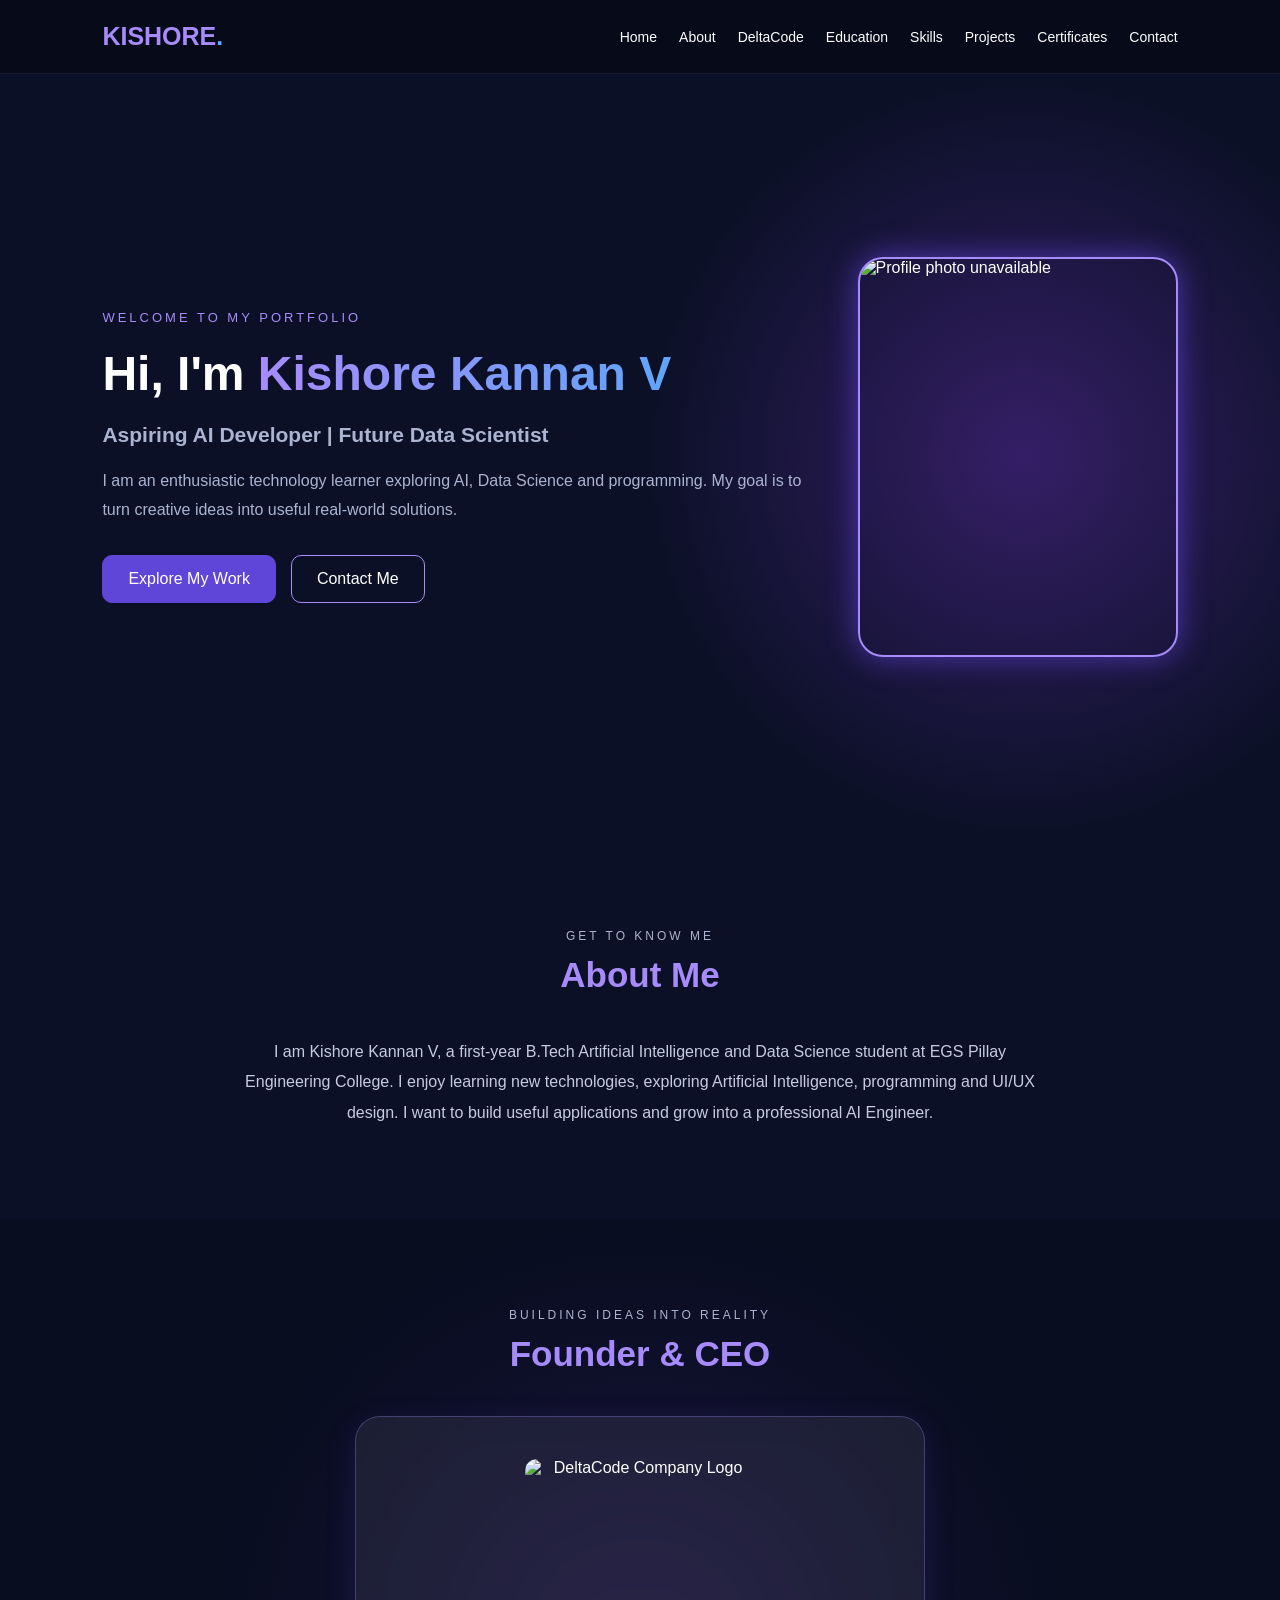
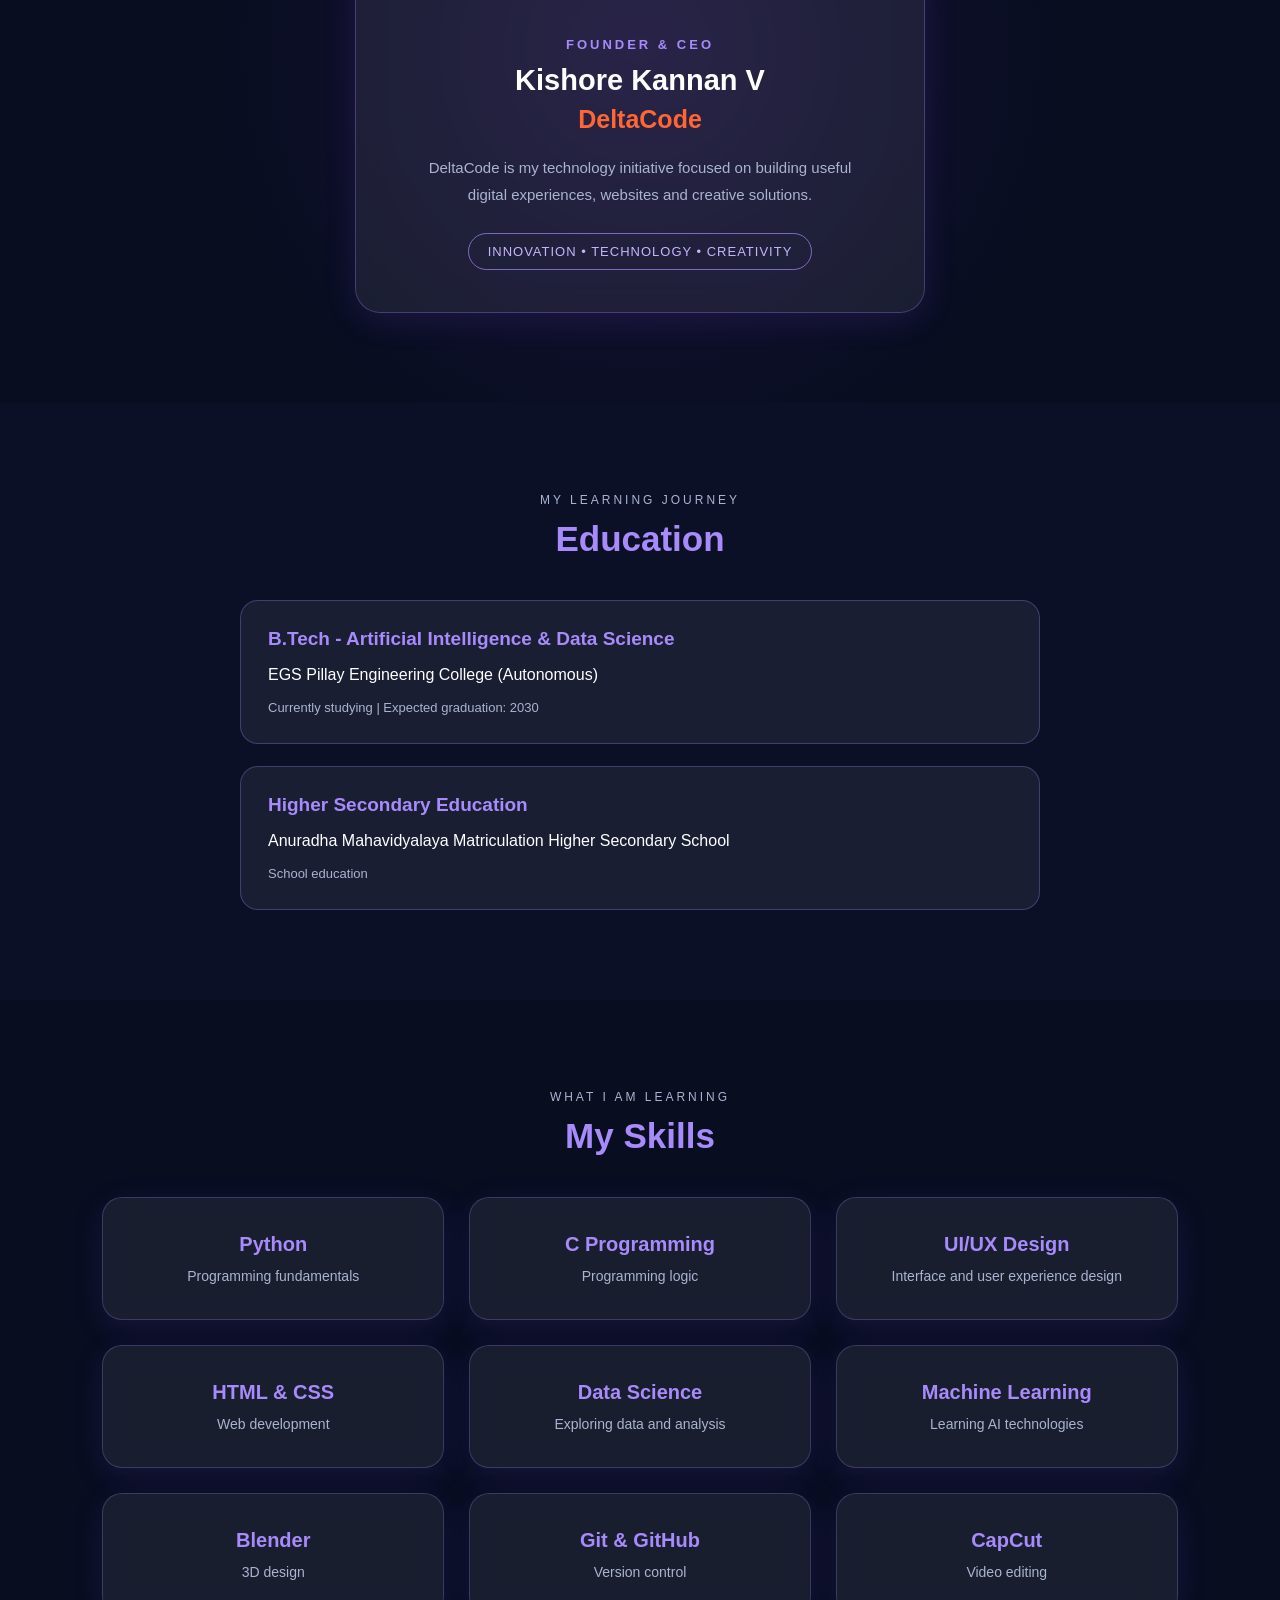
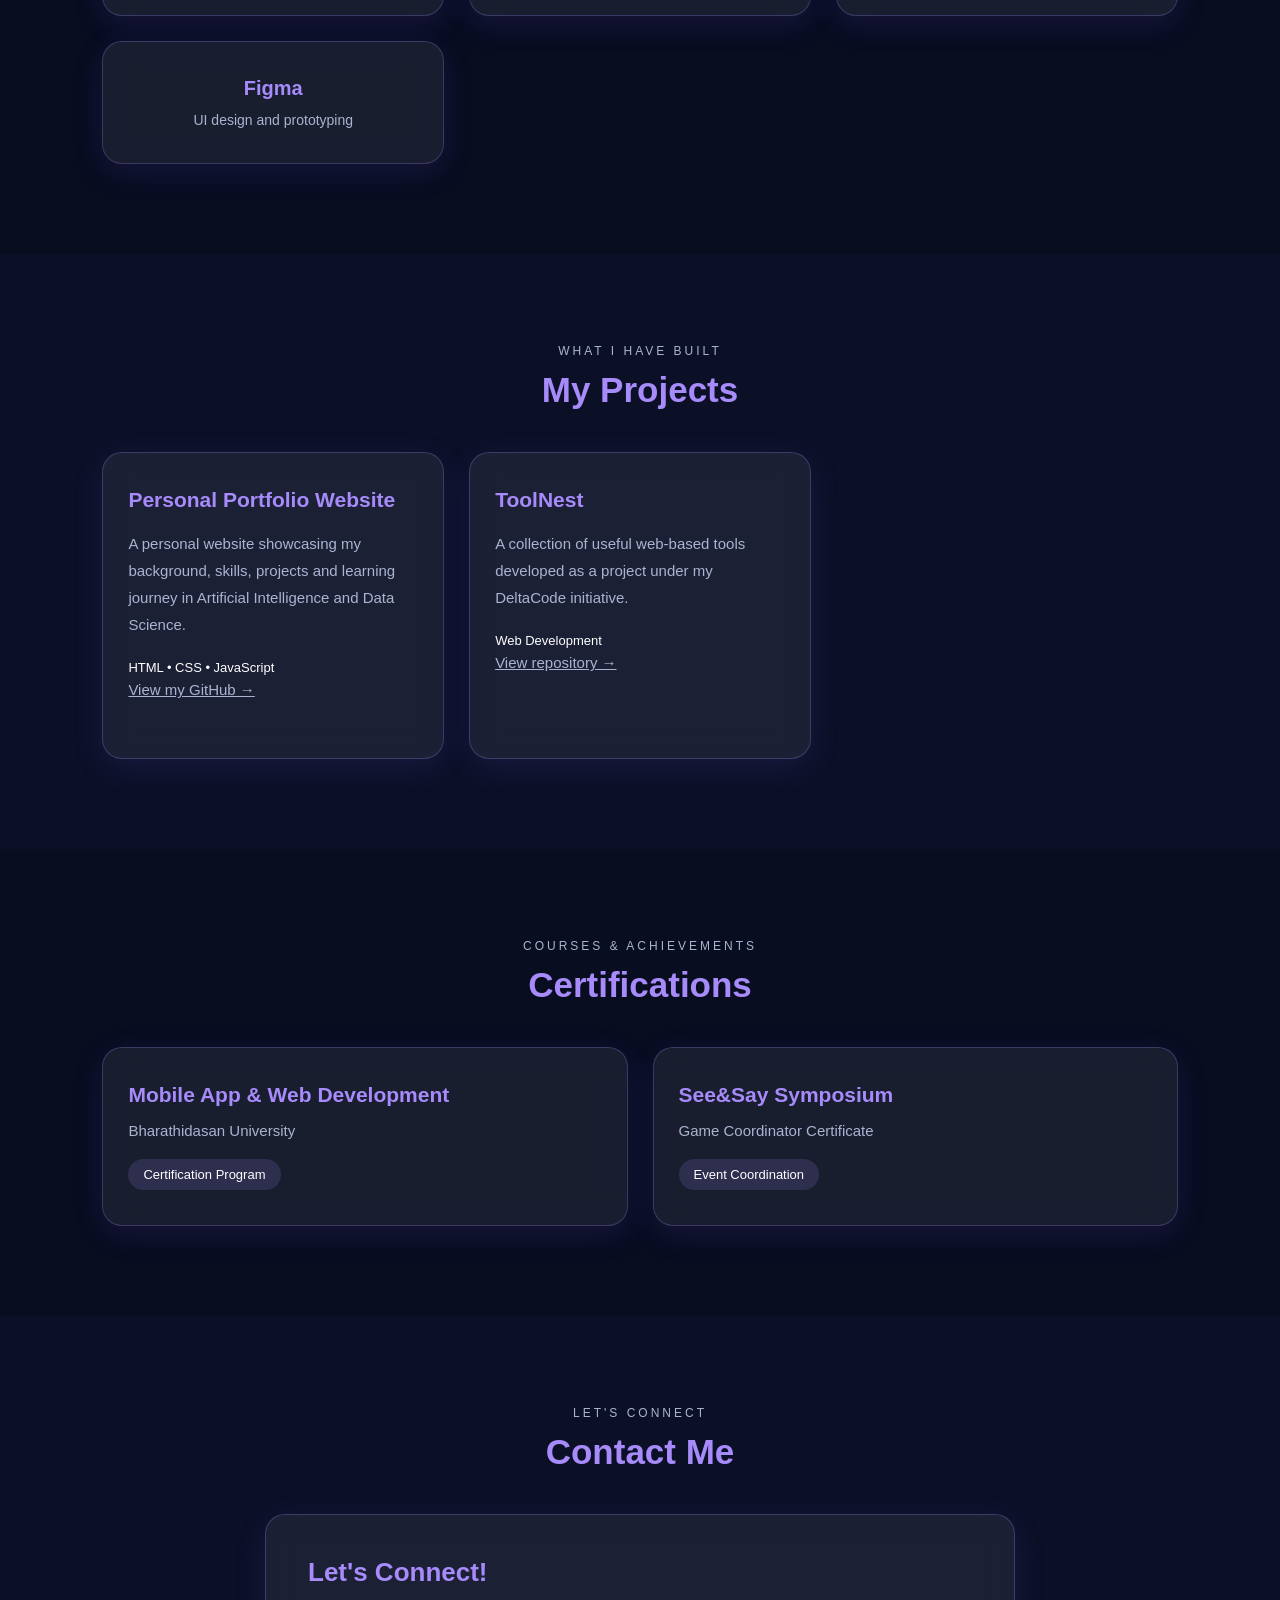
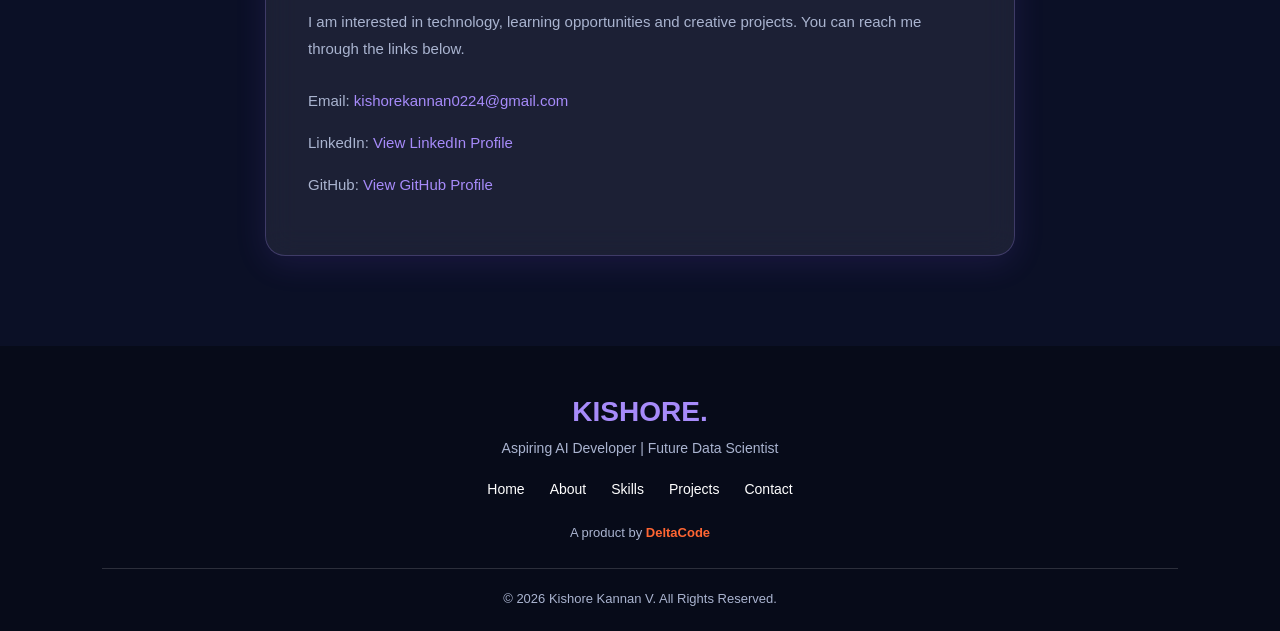
==== commit 497fd874: "fix error" ====
--- a/index.html
+++ b/index.html
@@ -86,11 +86,13 @@
             </div>
 
             <div class="hero-image">
-                <!-- Keep your photo in the same folder and name it kishore.jpg,
-                     or change this filename to match your actual photo. -->
-               <img src="images/profile.jpg.png" alt="Kishore Kannan V" class="profile-img">
-                     onerror="this.style.display='none'; this.parentElement.classList.add('photo-missing');">
-            </div>
+    <img
+        src="./images/profile.jpg.png"
+        alt="Kishore Kannan V"
+        class="profile-img"
+        onerror="this.alt='Profile photo unavailable'; console.error('Profile image not found');"
+    >
+</div>
         </section>
 
         <!-- ABOUT -->
@@ -119,9 +121,12 @@
             <div class="company-content">
                 <div class="company-card">
                     <!-- If your logo filename differs, update deltacode-logo.png -->
-                    <img class="company-logo" src="images/deltacode-logo.jpg.png"
-                         alt="DeltaCode company logo"
-                         onerror="this.style.display='none';">
+                    <img
+    class="company-logo"
+    src="./images/deltacode-logo.jpg.png"
+    alt="DeltaCode Company Logo"
+    onerror="console.error('DeltaCode logo not found');"
+>
                     <p class="company-role">FOUNDER &amp; CEO</p>
                     <h3 class="founder-name">Kishore Kannan V</h3>
                     <h3 class="company-name">DeltaCode</h3>
--- a/style.css
+++ b/style.css
@@ -766,3 +766,69 @@
         transition-duration: 0.01ms !important;
     }
 }
+/* DELTACODE RESPONSIVE FIX */
+
+.company-content {
+    width: 100%;
+    display: flex;
+    justify-content: center;
+    align-items: center;
+}
+
+.company-card {
+    width: min(100%, 570px);
+    margin: 0 auto;
+    text-align: center;
+    overflow-wrap: break-word;
+}
+
+.company-logo {
+    width: 230px;
+    max-width: 100%;
+    height: 150px;
+    object-fit: contain;
+    display: block;
+    margin: 0 auto 28px;
+}
+
+@media (max-width: 600px) {
+
+    .company {
+        width: 100%;
+        padding: 60px 16px;
+    }
+
+    .company-content {
+        width: 100%;
+        padding: 0;
+    }
+
+    .company-card {
+        width: 100%;
+        padding: 30px 18px;
+    }
+
+    .company-logo {
+        width: 190px;
+        height: 130px;
+    }
+
+    .company-card .founder-name {
+        font-size: 23px;
+        overflow-wrap: anywhere;
+    }
+
+    .company-card .company-name {
+        font-size: 24px;
+    }
+
+    .company-description {
+        font-size: 14px;
+    }
+
+    .company-tag {
+        font-size: 10px;
+        letter-spacing: 0.5px;
+        padding: 9px 12px;
+    }
+}
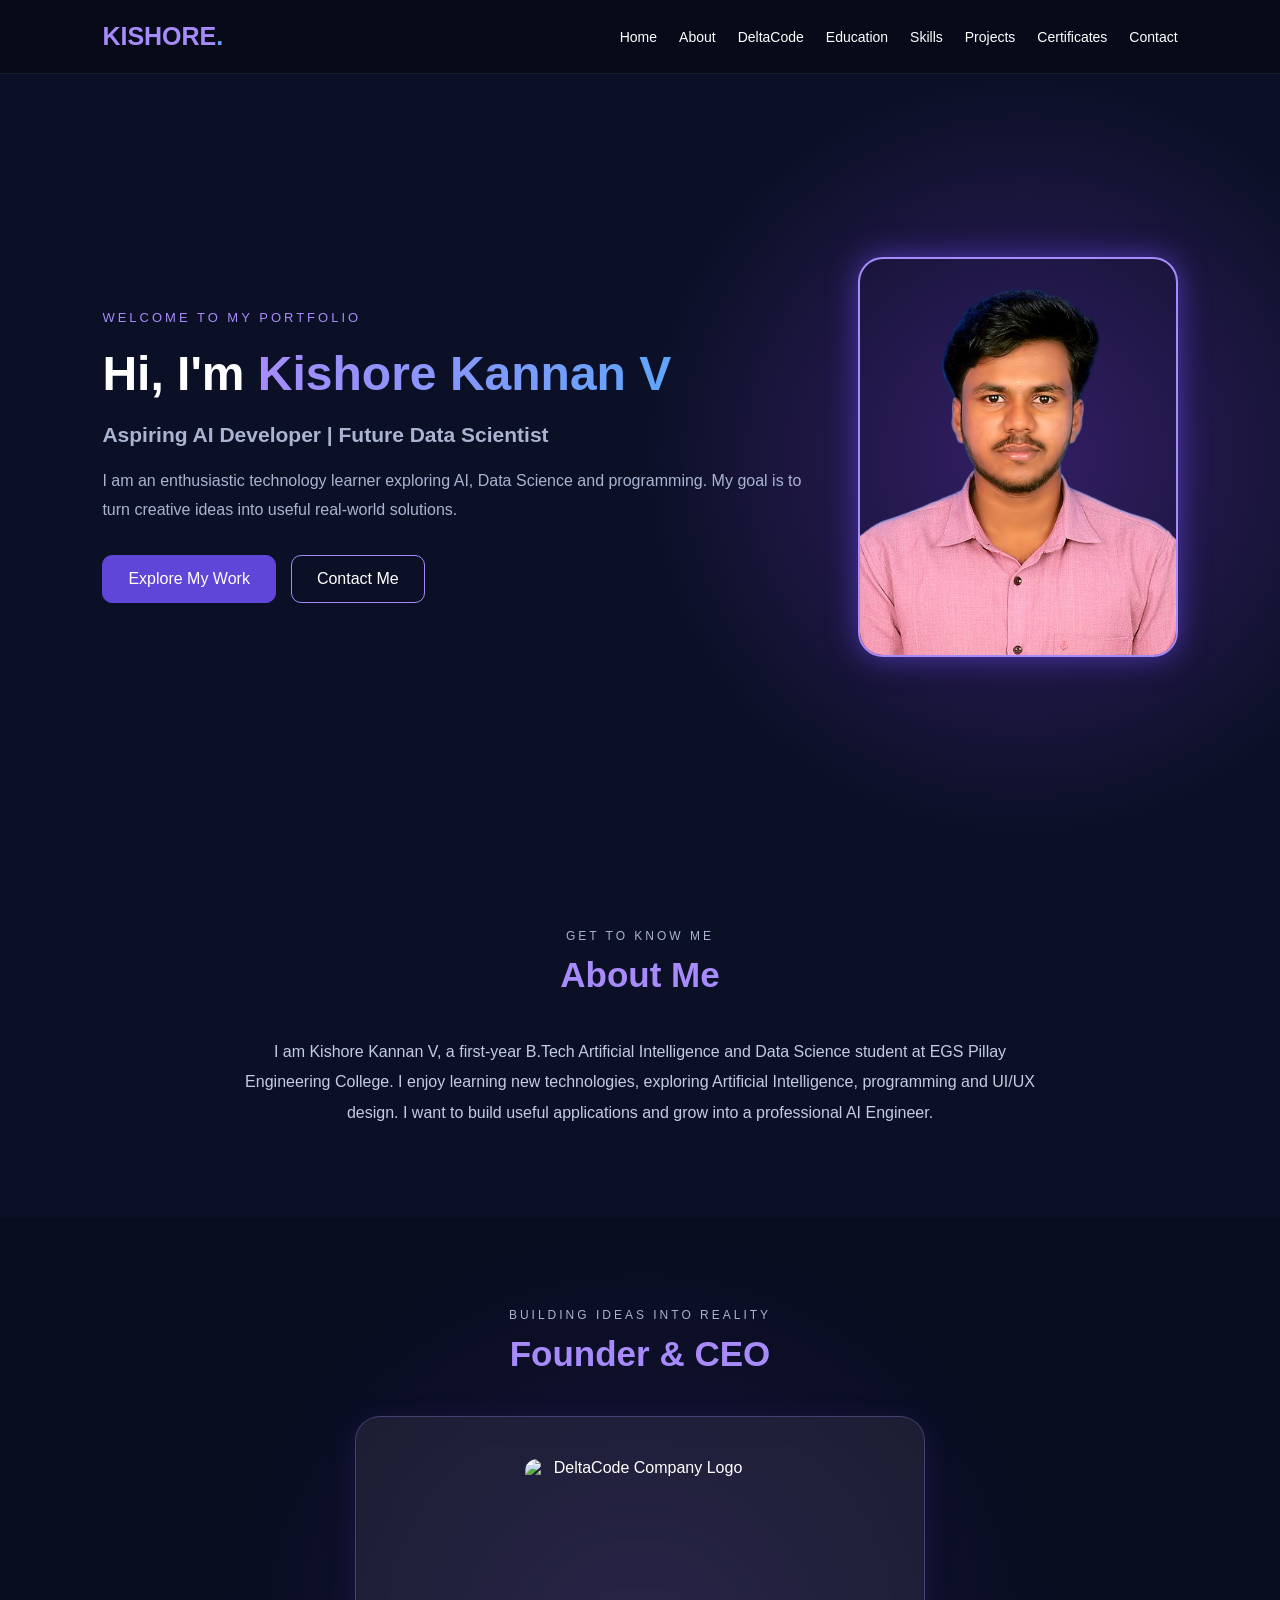
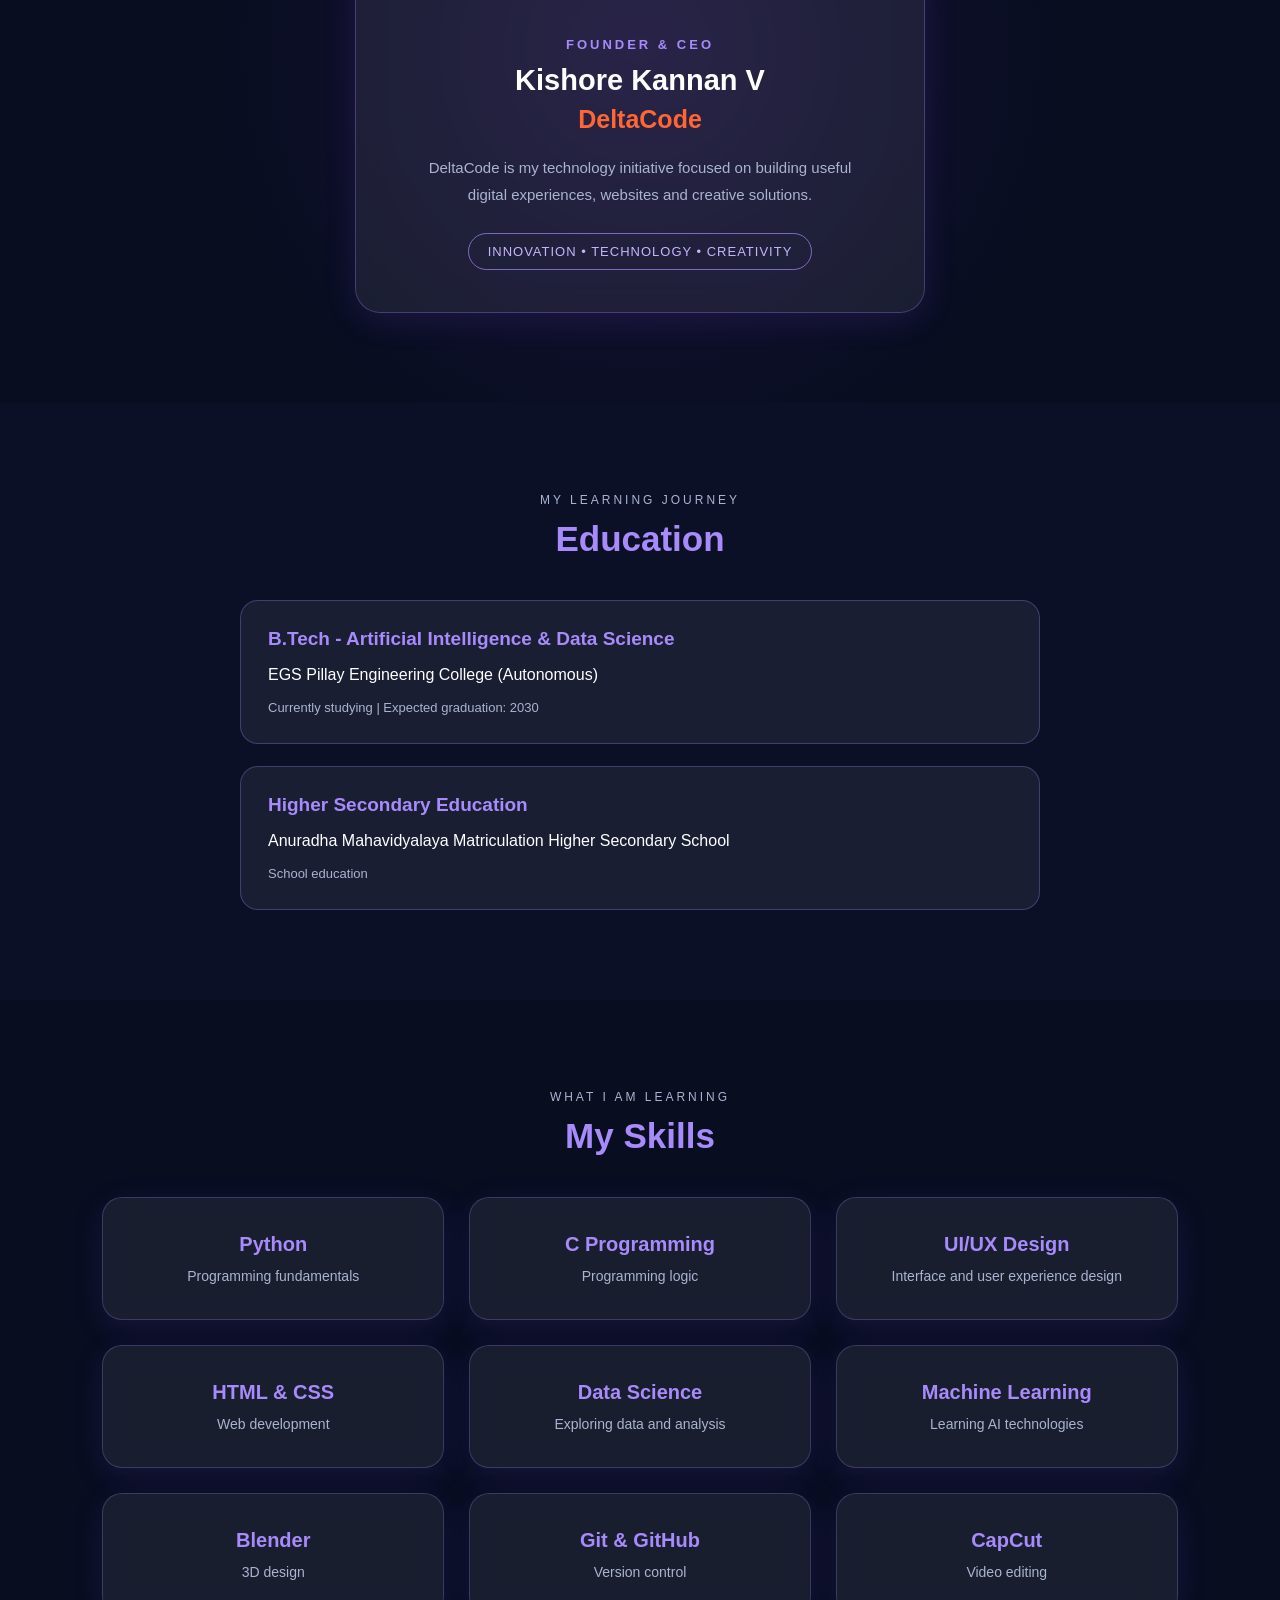
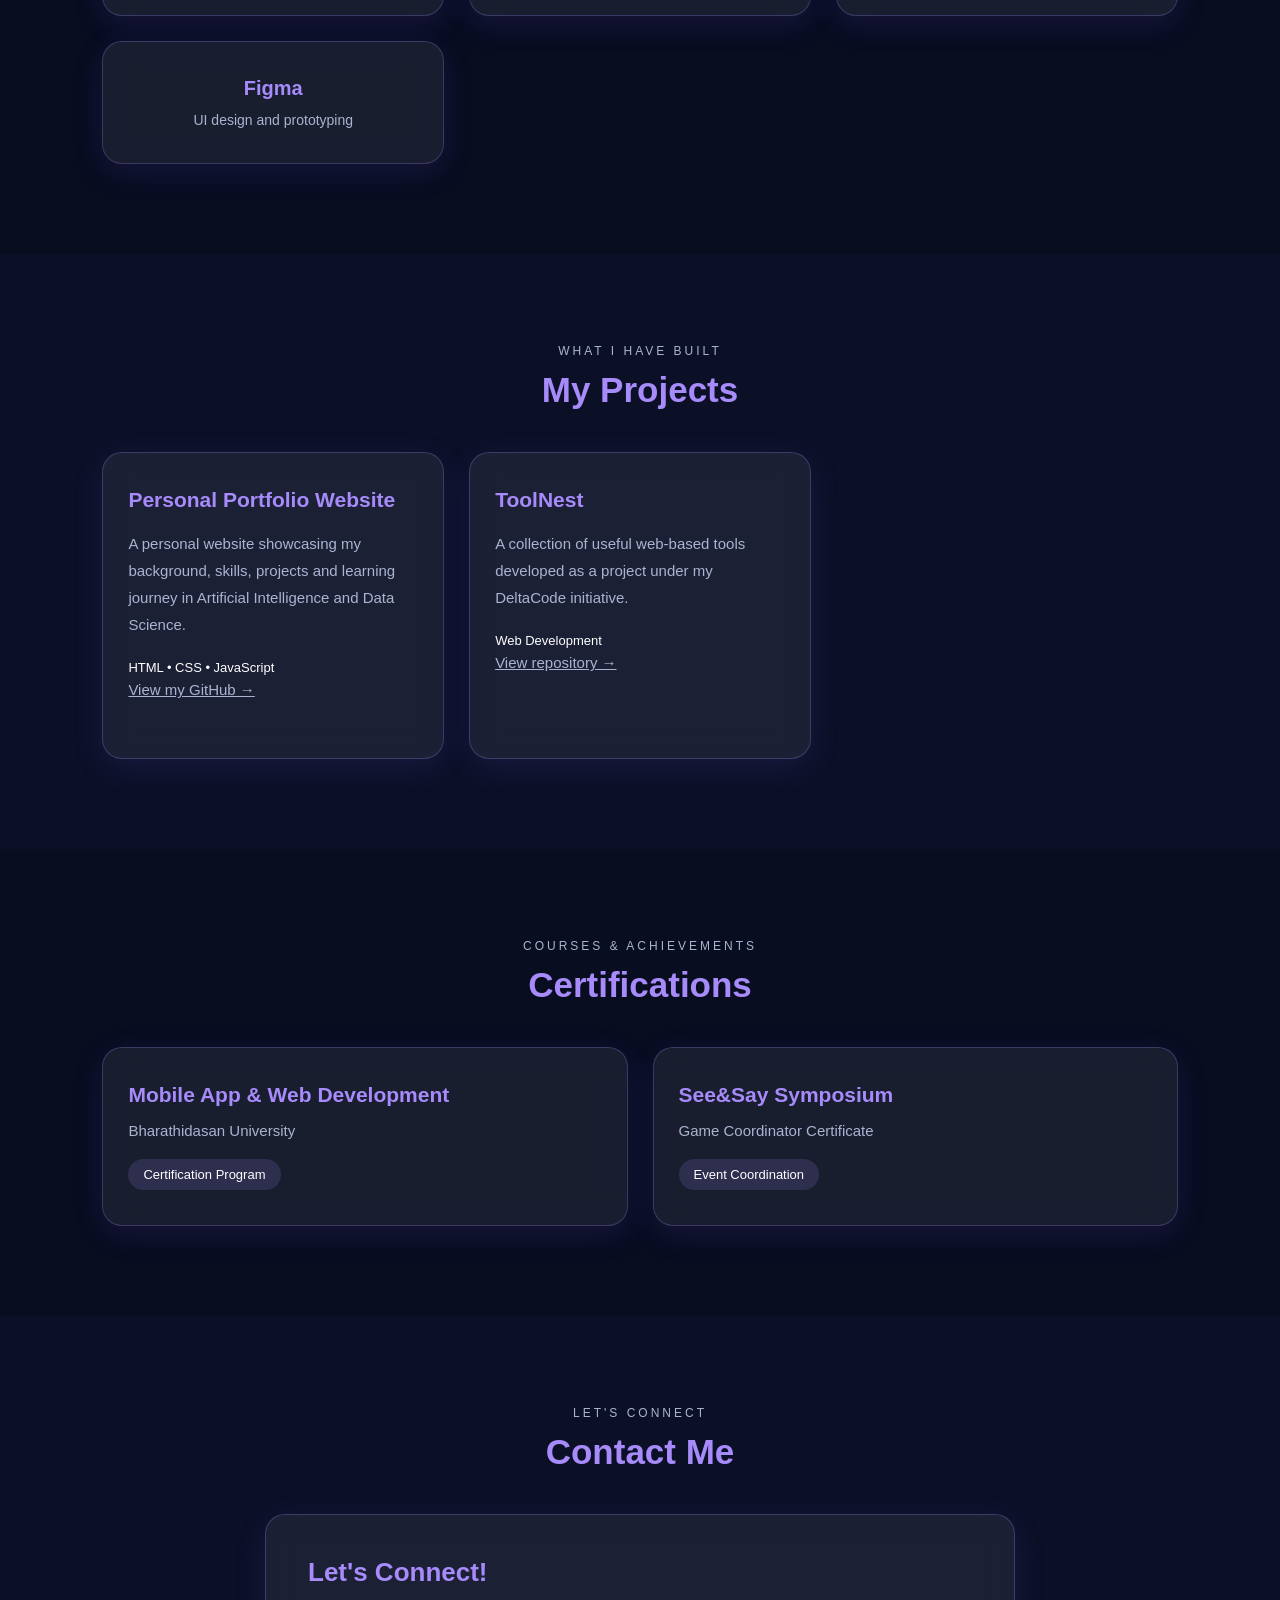
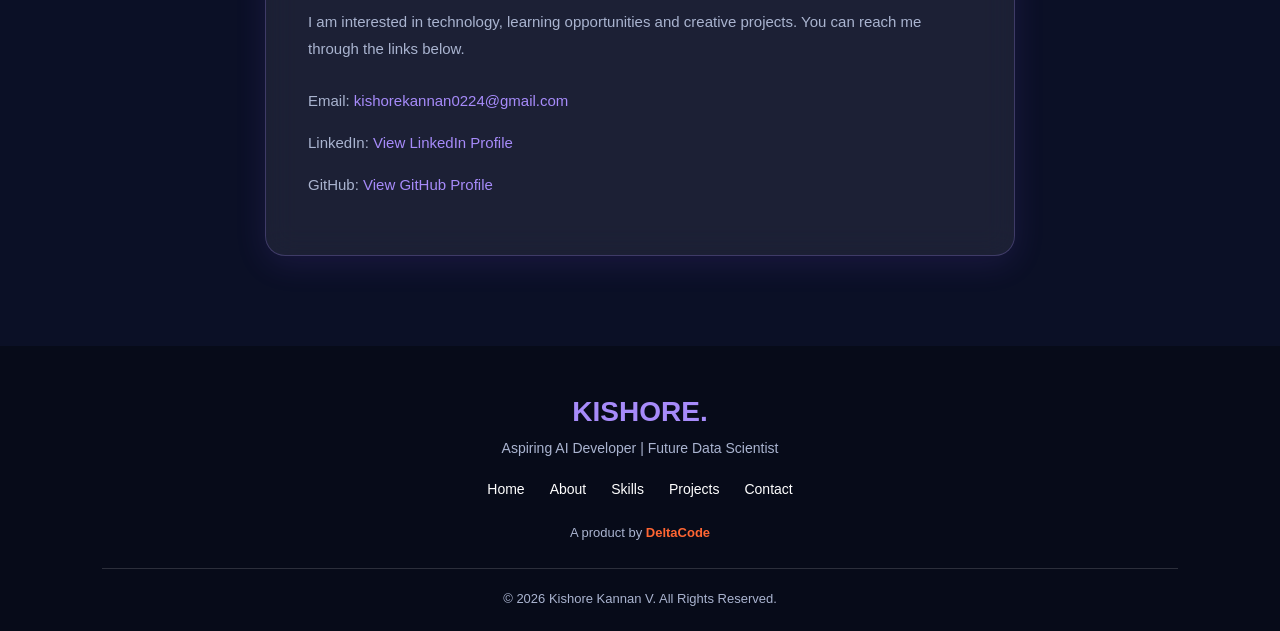
==== commit 59147bdf: "fix images" ====
--- a/index.html
+++ b/index.html
@@ -87,7 +87,7 @@
 
             <div class="hero-image">
     <img
-        src="./images/profile.jpg.png"
+        src="./images/profile.png"
         alt="Kishore Kannan V"
         class="profile-img"
         onerror="this.alt='Profile photo unavailable'; console.error('Profile image not found');"
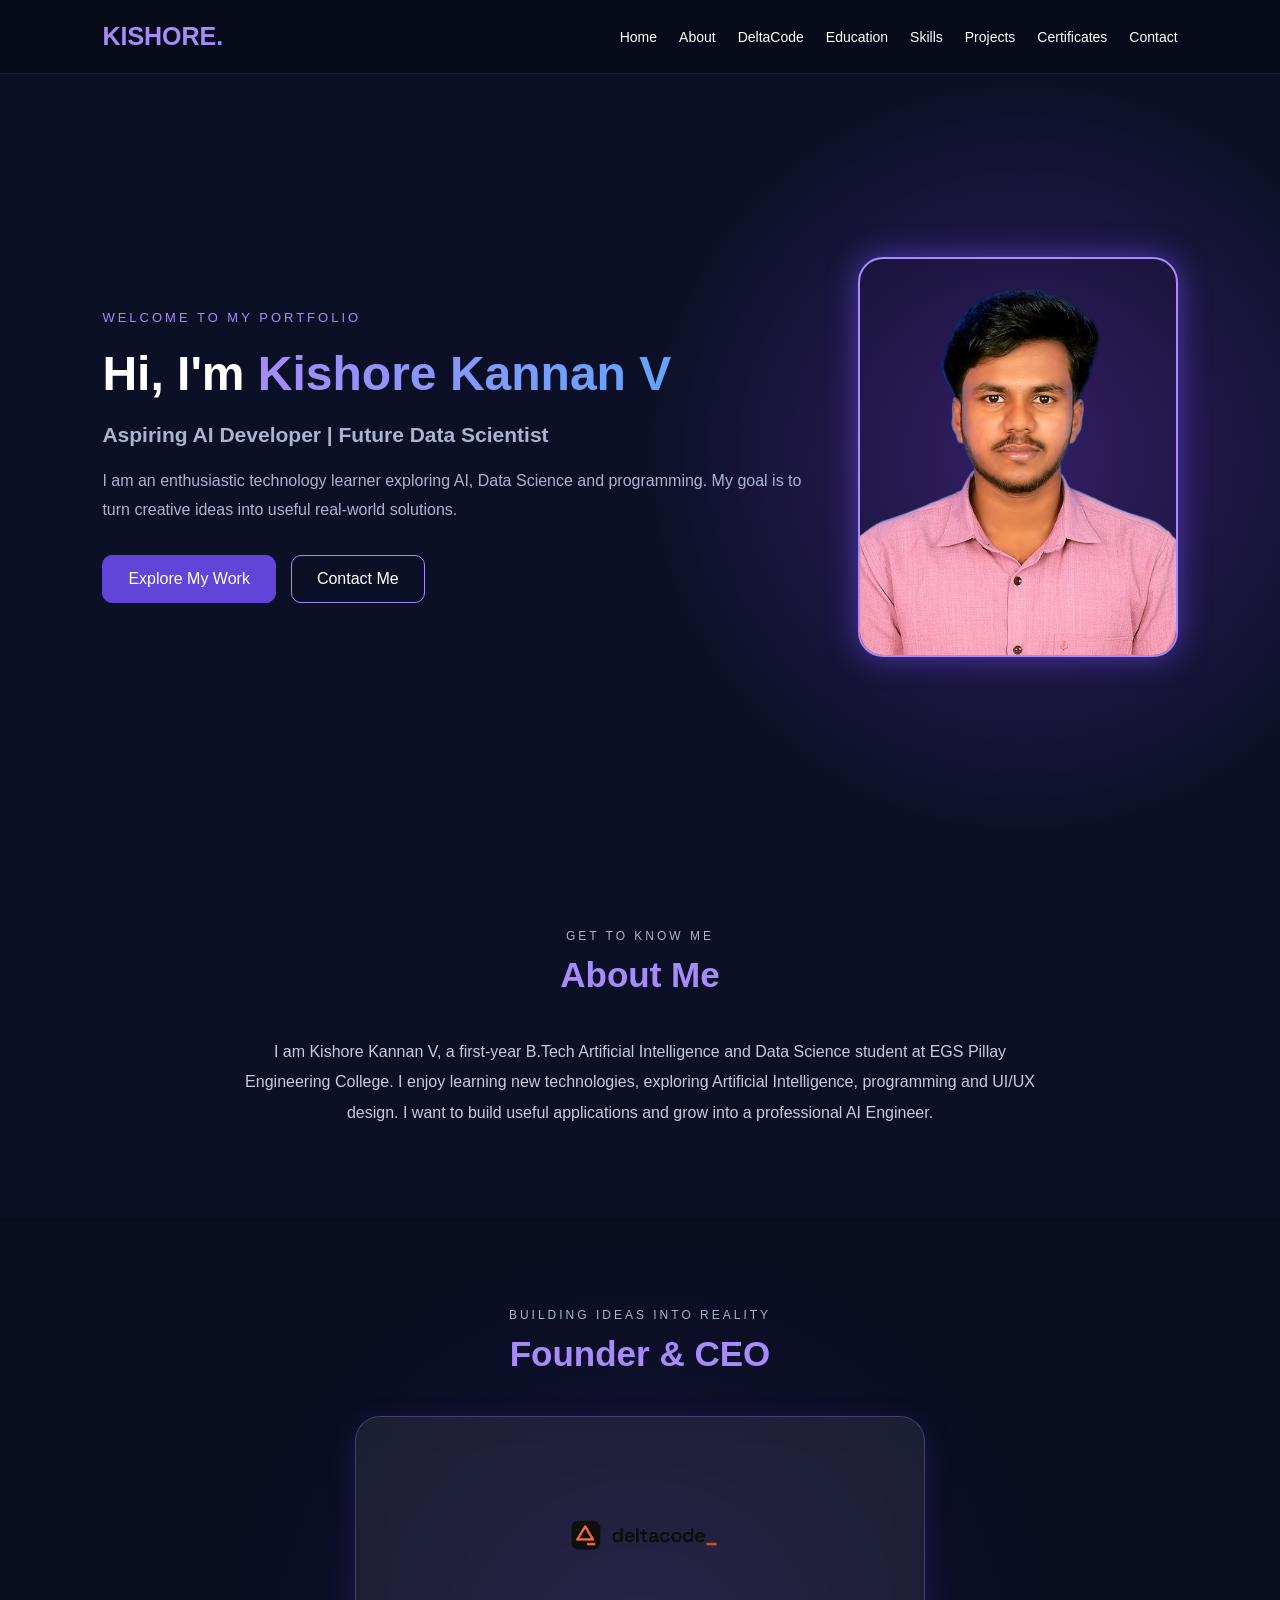
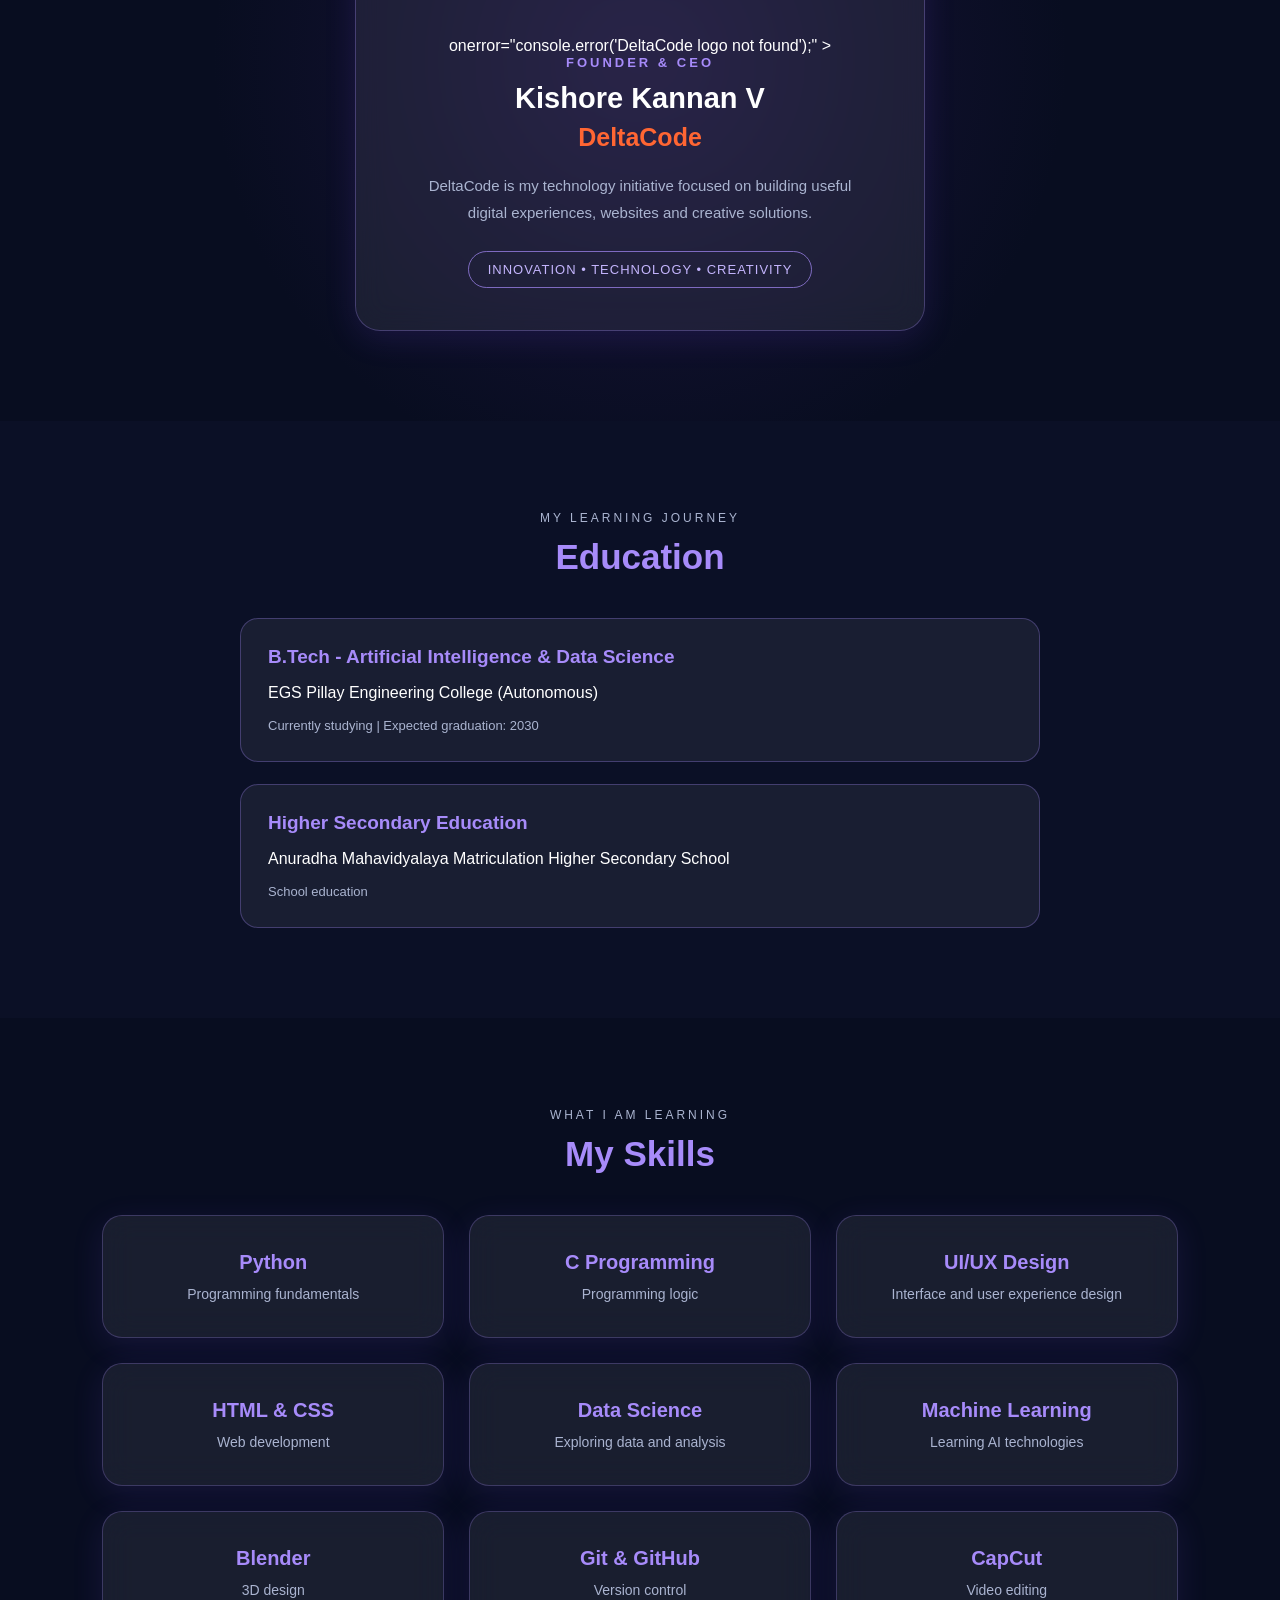
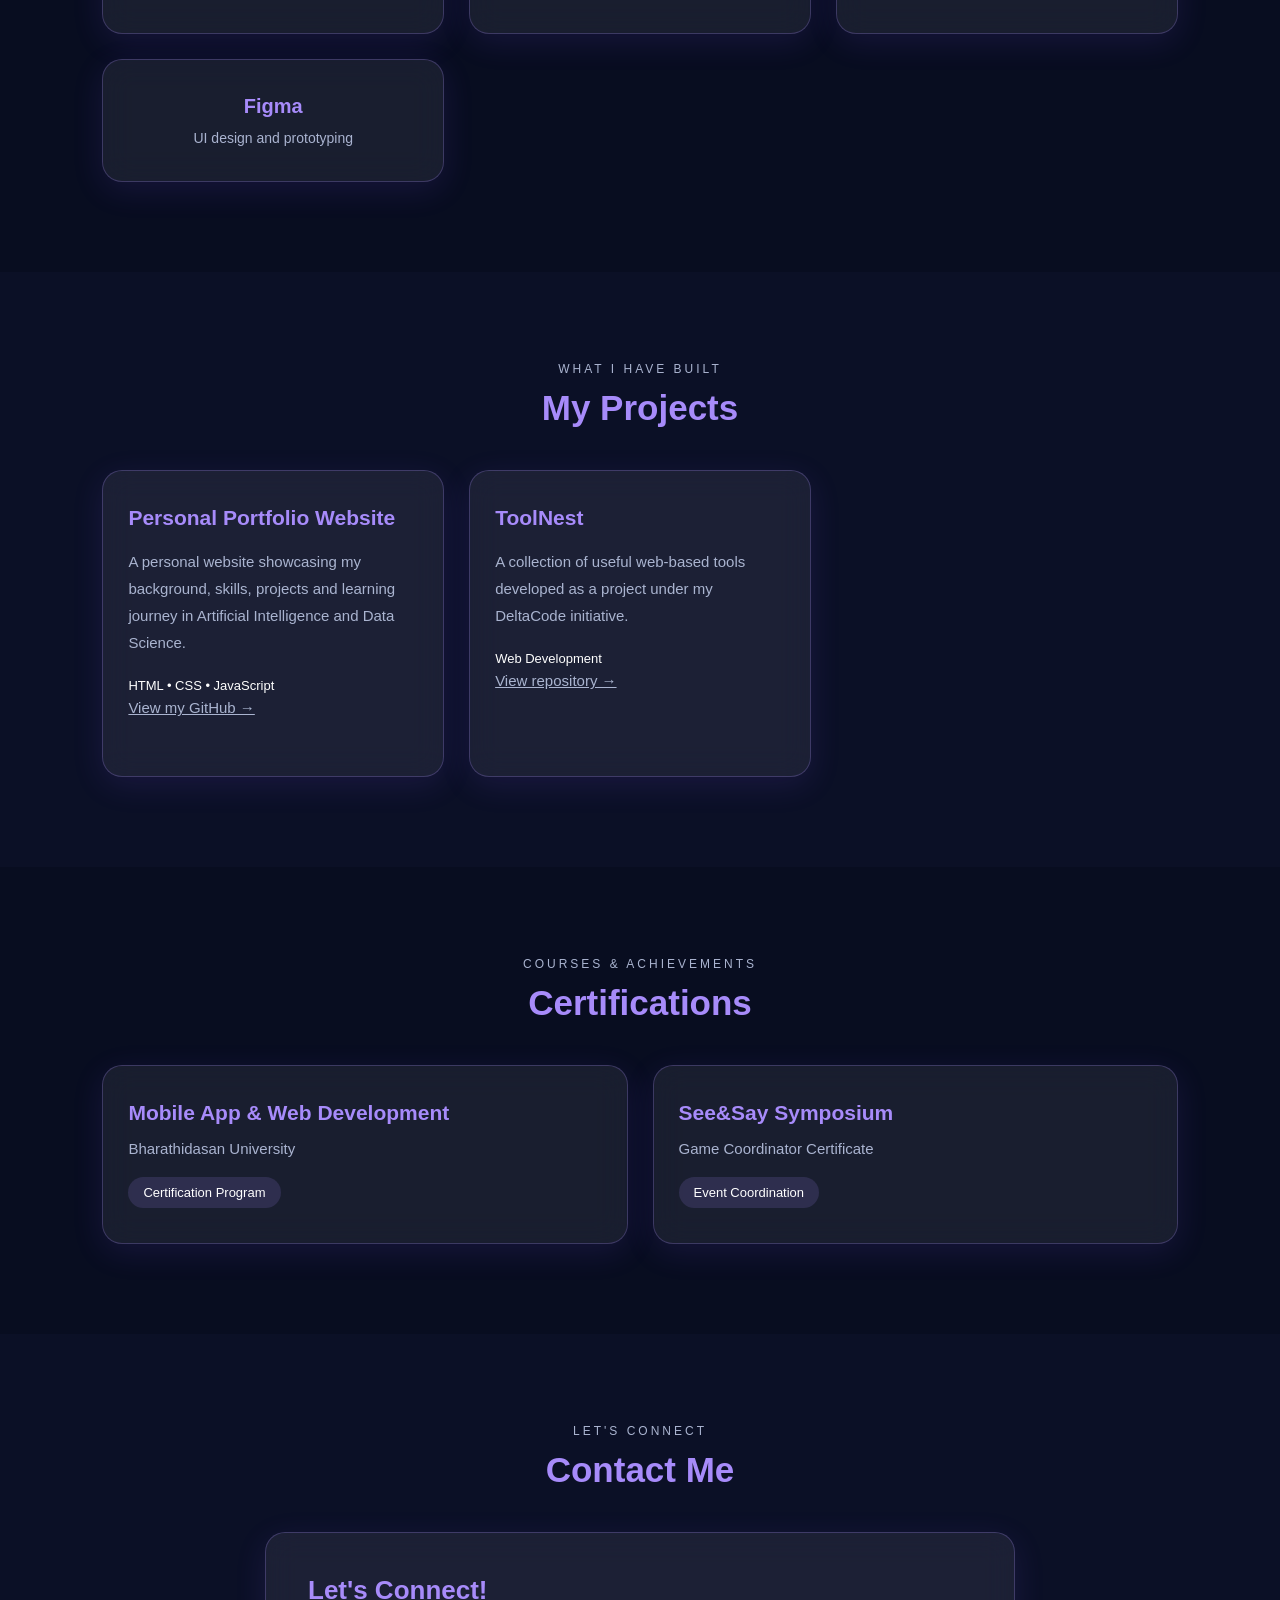
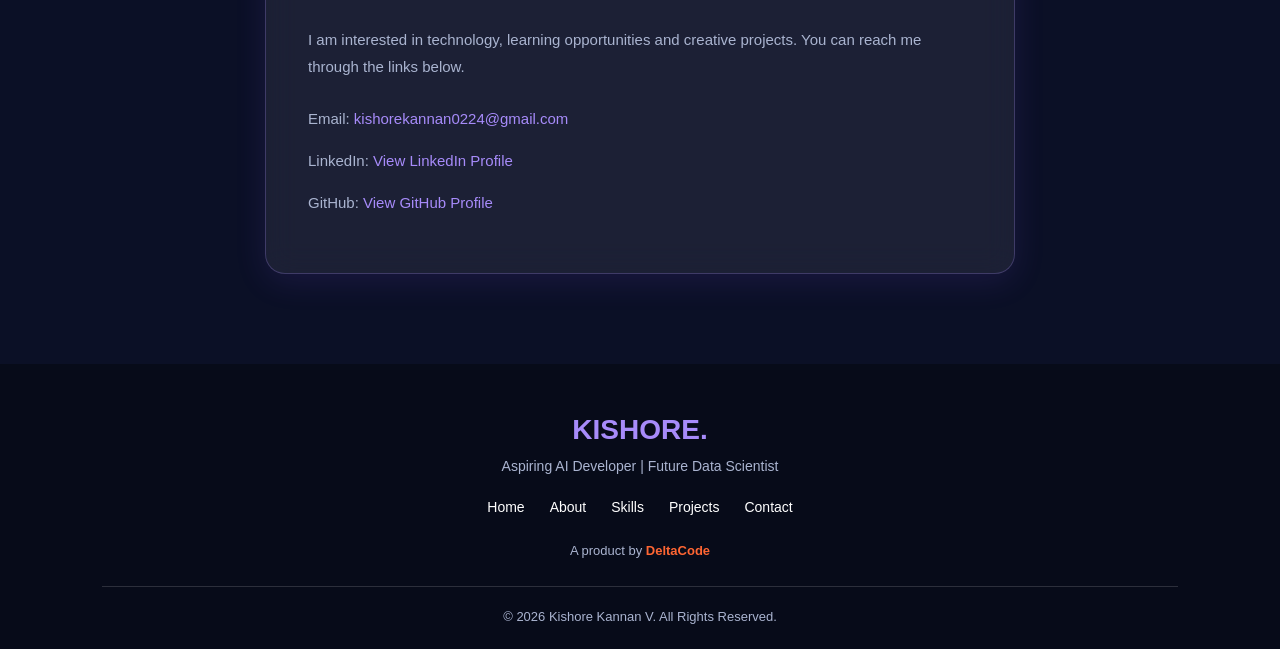
==== commit 327fb1ea: "fix company logo" ====
--- a/index.html
+++ b/index.html
@@ -125,6 +125,7 @@
     class="company-logo"
     src="./images/deltacode-logo.jpg.png"
     alt="DeltaCode Company Logo"
+>
     onerror="console.error('DeltaCode logo not found');"
 >
                     <p class="company-role">FOUNDER &amp; CEO</p>
